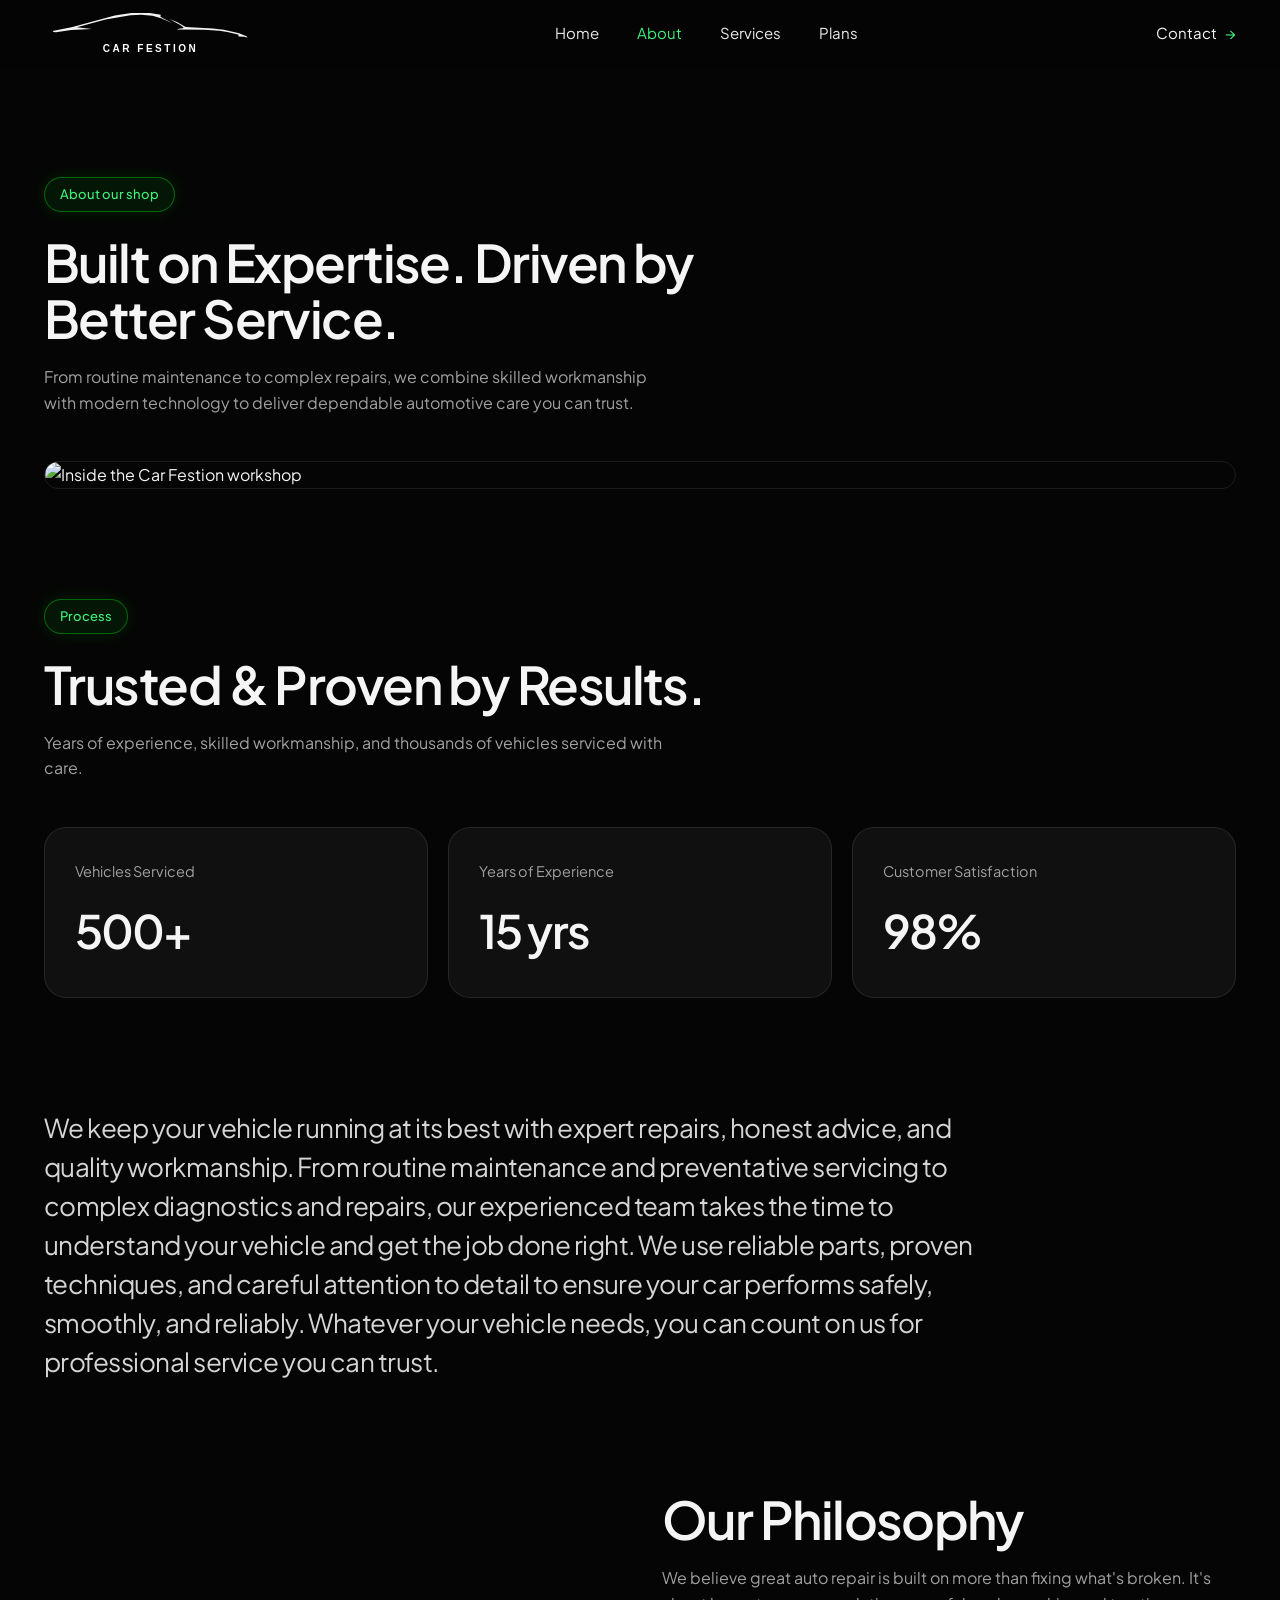
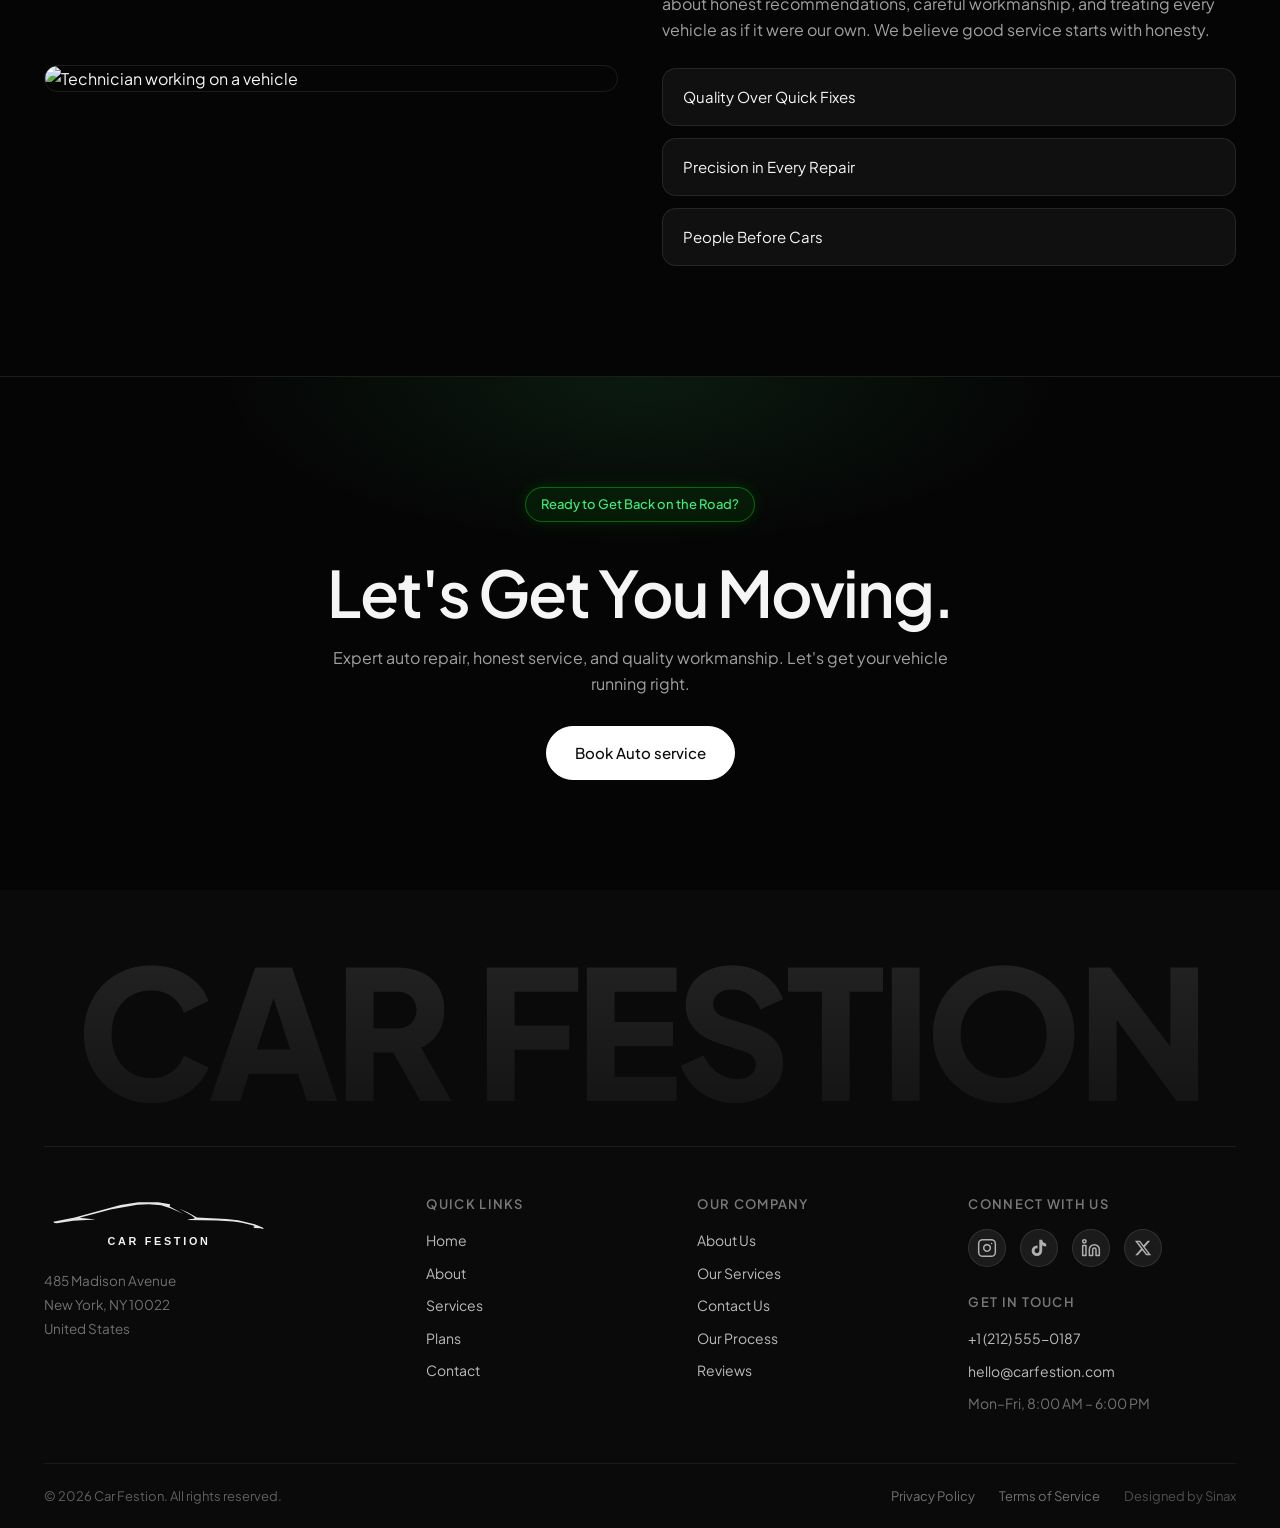
==== about.html @ be153c82 "first commit" ====
<!doctype html>
<html lang="en">
  <head>
    <meta charset="utf-8" />
    <meta name="viewport" content="width=device-width, initial-scale=1" />
    <title>About Car Festion — Built on Expertise</title>
    <meta
      name="description"
      content="Skilled workmanship and modern technology for dependable automotive care: 15 years of experience, 500+ vehicles serviced, 98% customer satisfaction."
    />
    <meta property="og:title" content="About Car Festion — Built on Expertise" />
    <meta
      property="og:description"
      content="From routine maintenance to complex repairs, we deliver dependable automotive care you can trust."
    />
    <meta property="og:type" content="website" />
    <meta name="twitter:card" content="summary_large_image" />
    <link rel="icon" href="/favicon.ico" />
    <link rel="preconnect" href="https://fonts.googleapis.com" />
    <link rel="preconnect" href="https://fonts.gstatic.com" crossorigin />
    <link
      href="https://fonts.googleapis.com/css2?family=Plus+Jakarta+Sans:wght@400;500;600;700&display=swap"
      rel="stylesheet"
    />
    <link rel="stylesheet" href="/assets/styles.css" />
  </head>
  <body>
    <header class="nav">
      <div class="container nav-inner">
        <a class="brand" href="/">
          <img
            src="/assets/logo.svg"
            alt="Car Festion logo"
          />
        </a>
        <nav class="nav-links">
          <a href="/">Home</a>
          <a href="/about.html" style="color: var(--accent);">About</a>
          <a href="/services.html">Services</a>
          <a href="/#plans">Plans</a>
        </nav>
        <a class="nav-cta" href="/contact.html">Contact <span class="arrow">&rarr;</span></a>
        <button class="nav-toggle" aria-label="Open menu" aria-expanded="false">&#9776;</button>
      </div>
      <div class="mobile-menu">
        <a href="/">Home</a>
        <a href="/about.html">About</a>
        <a href="/services.html">Services</a>
        <a href="/#plans">Plans</a>
        <a href="/contact.html">Contact</a>
      </div>
    </header>

    <main>
      <section class="section">
        <div class="container">
          <div class="reveal">
            <span class="tag">About our shop</span>
            <h1 class="section-title">Built on Expertise. Driven by Better Service.</h1>
            <p class="section-sub">
              From routine maintenance to complex repairs, we combine skilled workmanship with modern
              technology to deliver dependable automotive care you can trust.
            </p>
          </div>
          <img
            class="reveal"
            style="margin-top: 46px; border-radius: 22px; border: 1px solid var(--line); width: 100%"
            src="https://framerusercontent.com/images/Wr6URx6vTi03XOcIEP2aWhVpLY.png?width=1086&height=598"
            alt="Inside the Car Festion workshop"
          />
        </div>
      </section>

      <section class="section" style="padding-top: 0">
        <div class="container">
          <div class="reveal">
            <span class="tag">Process</span>
            <h2 class="section-title">Trusted &amp; Proven by Results.</h2>
            <p class="section-sub">
              Years of experience, skilled workmanship, and thousands of vehicles serviced with care.
            </p>
          </div>
          <div class="stats-grid">
            <div class="stat reveal"><span>Vehicles Serviced</span><strong>500+</strong></div>
            <div class="stat reveal"><span>Years of Experience</span><strong>15 yrs</strong></div>
            <div class="stat reveal"><span>Customer Satisfaction</span><strong>98%</strong></div>
          </div>
        </div>
      </section>

      <section class="section" style="padding-top: 0">
        <div class="container">
          <p class="about-copy reveal">
            We keep your vehicle running at its best with expert repairs, honest advice, and quality
            workmanship. From routine maintenance and preventative servicing to complex diagnostics and
            repairs, our experienced team takes the time to understand your vehicle and get the job done
            right. We use reliable parts, proven techniques, and careful attention to detail to ensure
            your car performs safely, smoothly, and reliably. Whatever your vehicle needs, you can count
            on us for professional service you can trust.
          </p>
        </div>
      </section>

      <section class="section" style="padding-top: 0">
        <div class="container philosophy">
          <img
            class="reveal"
            src="https://framerusercontent.com/images/OcAqCbXbKMt6L7CglQmN2vEjy60.png?width=1536&height=1024"
            alt="Technician working on a vehicle"
          />
          <div class="reveal">
            <h2 class="section-title">Our Philosophy</h2>
            <p class="section-sub">
              We believe great auto repair is built on more than fixing what's broken. It's about honest
              recommendations, careful workmanship, and treating every vehicle as if it were our own.
              We believe good service starts with honesty.
            </p>
            <ul class="feature-list">
              <li>Quality Over Quick Fixes</li>
              <li>Precision in Every Repair</li>
              <li>People Before Cars</li>
            </ul>
          </div>
        </div>
      </section>

      <section class="cta">
        <div class="container reveal">
          <span class="tag">Ready to Get Back on the Road?</span>
          <h2>Let's Get You Moving.</h2>
          <p class="section-sub" style="margin: 18px auto 0">
            Expert auto repair, honest service, and quality workmanship. Let's get your vehicle running
            right.
          </p>
          <div class="hero-actions">
            <a class="btn btn-solid" href="/contact.html">Book Auto service</a>
          </div>
        </div>
      </section>
    </main>

    <footer class="footer">
      <!-- Giant faint watermark brand text -->
      <div class="footer-watermark" aria-hidden="true">Car Festion</div>

      <div class="container">
        <!-- Main footer grid: logo col + 3 nav col groups -->
        <div class="footer-main">
          <!-- Column 1: Brand logo + address -->
          <div class="footer-brand-col">
            <a href="/" class="footer-brand-link">
              <img
                class="footer-logo"
                src="/assets/logo.svg"
                alt="Car Festion"
              />
            </a>
            <address class="footer-address">
              485 Madison Avenue<br />
              New York, NY 10022<br />
              United States
            </address>
          </div>

          <!-- Column 2: Quick Links -->
          <div class="footer-nav-col">
            <h4>Quick Links</h4>
            <ul>
              <li><a href="/">Home</a></li>
              <li><a href="/about.html">About</a></li>
              <li><a href="/services.html">Services</a></li>
              <li><a href="/#plans">Plans</a></li>
              <li><a href="/contact.html">Contact</a></li>
            </ul>
          </div>

          <!-- Column 3: Company -->
          <div class="footer-nav-col">
            <h4>Our Company</h4>
            <ul>
              <li><a href="/about.html">About Us</a></li>
              <li><a href="/services.html">Our Services</a></li>
              <li><a href="/contact.html">Contact Us</a></li>
              <li><a href="/#process">Our Process</a></li>
              <li><a href="/#reviews">Reviews</a></li>
            </ul>
          </div>

          <!-- Column 4: Connect + Contact -->
          <div class="footer-nav-col footer-connect-col">
            <h4>Connect with Us</h4>
            <div class="footer-socials">
              <a href="https://www.instagram.com/" target="_blank" rel="noopener" aria-label="Instagram">
                <svg width="20" height="20" viewBox="0 0 24 24" fill="none" stroke="currentColor" stroke-width="1.8" stroke-linecap="round" stroke-linejoin="round">
                  <rect x="2" y="2" width="20" height="20" rx="5" ry="5"/><path d="M16 11.37A4 4 0 1 1 12.63 8 4 4 0 0 1 16 11.37z"/>
                  <line x1="17.5" y1="6.5" x2="17.51" y2="6.5"/>
                </svg>
              </a>
              <a href="https://www.tiktok.com/" target="_blank" rel="noopener" aria-label="TikTok">
                <svg width="20" height="20" viewBox="0 0 24 24" fill="currentColor">
                  <path d="M19.59 6.69a4.83 4.83 0 01-3.77-4.25V2h-3.45v13.67a2.89 2.89 0 01-2.88 2.5 2.89 2.89 0 01-2.89-2.89 2.89 2.89 0 012.89-2.89c.28 0 .54.04.79.1V9.01a6.32 6.32 0 00-.79-.05 6.34 6.34 0 00-6.34 6.34 6.34 6.34 0 006.34 6.34 6.34 6.34 0 006.33-6.34V8.69a8.18 8.18 0 004.78 1.52V6.74a4.85 4.85 0 01-1.01-.05z"/>
                </svg>
              </a>
              <a href="http://linkedin.com/" target="_blank" rel="noopener" aria-label="LinkedIn">
                <svg width="20" height="20" viewBox="0 0 24 24" fill="none" stroke="currentColor" stroke-width="1.8" stroke-linecap="round" stroke-linejoin="round">
                  <path d="M16 8a6 6 0 016 6v7h-4v-7a2 2 0 00-2-2 2 2 0 00-2 2v7h-4v-7a6 6 0 016-6z"/><rect x="2" y="9" width="4" height="12"/><circle cx="4" cy="4" r="2"/>
                </svg>
              </a>
              <a href="https://x.com/" target="_blank" rel="noopener" aria-label="X (Twitter)">
                <svg width="18" height="18" viewBox="0 0 24 24" fill="currentColor">
                  <path d="M18.244 2.25h3.308l-7.227 8.26 8.502 11.24H16.17l-5.214-6.817L4.99 21.75H1.68l7.73-8.835L1.254 2.25H8.08l4.713 6.231zm-1.161 17.52h1.833L7.084 4.126H5.117z"/>
                </svg>
              </a>
            </div>

            <h4 style="margin-top: 28px;">Get in Touch</h4>
            <ul>
              <li><a href="tel:+12125550187">+1 (212) 555-0187</a></li>
              <li><a href="mailto:hello@carfestion.com">hello@carfestion.com</a></li>
              <li>Mon–Fri, 8:00 AM – 6:00 PM</li>
            </ul>
          </div>
        </div>

        <!-- Bottom bar -->
        <div class="footer-bottom">
          <span>&copy; 2026 Car Festion. All rights reserved.</span>
          <div class="footer-bottom-links">
            <a href="#">Privacy Policy</a>
            <a href="#">Terms of Service</a>
            <span>Designed by Sinax</span>
          </div>
        </div>
      </div>
    </footer>

    <script src="/assets/main.js"></script>
  </body>
</html>
---- assets/styles.css ----
/* Car Festion — stylesheet */

:root {
  --bg: #050505;
  --bg-soft: #0c0c0c;
  --card: #101010;
  --card-2: #151515;
  --line: rgba(255, 255, 255, 0.09);
  --text: #f5f5f5;
  --muted: #a1a1a1;
  --accent: #3ef07a;
  --radius: 22px;
  --maxw: 1240px;
}

* {
  box-sizing: border-box;
}

html {
  scroll-behavior: smooth;
  -webkit-text-size-adjust: 100%;
}

body {
  margin: 0;
  background: var(--bg);
  color: var(--text);
  font-family: "Plus Jakarta Sans", -apple-system, BlinkMacSystemFont, "Segoe UI", sans-serif;
  font-size: 16px;
  line-height: 1.6;
  -webkit-font-smoothing: antialiased;
  overflow-x: hidden;
}

img {
  max-width: 100%;
  display: block;
}

a {
  color: inherit;
  text-decoration: none;
}

h1,
h2,
h3,
h4 {
  margin: 0;
  font-weight: 600;
  letter-spacing: -0.03em;
  line-height: 1.08;
}

p {
  margin: 0;
}

ul {
  margin: 0;
  padding: 0;
  list-style: none;
}

.container {
  width: 100%;
  max-width: var(--maxw);
  margin: 0 auto;
  padding: 0 24px;
}

.section {
  padding: 110px 0;
}

.muted {
  color: var(--muted);
}

.accent {
  color: var(--accent);
}

.center {
  text-align: center;
}

/* ---------- Buttons ---------- */
.btn {
  display: inline-flex;
  align-items: center;
  gap: 10px;
  padding: 14px 28px;
  border-radius: 999px;
  font-size: 15px;
  font-weight: 500;
  border: 1px solid var(--line);
  background: rgba(255, 255, 255, 0.06);
  color: #fff;
  cursor: pointer;
  transition:
    background 0.25s ease,
    transform 0.25s ease,
    border-color 0.25s ease;
}

.btn:hover {
  background: rgba(255, 255, 255, 0.14);
  transform: translateY(-2px);
}

.btn-solid {
  background: #fff;
  color: #0a0a0a;
  border-color: #fff;
}

.btn-solid:hover {
  background: #e6e6e6;
}

.btn-accent {
  background: var(--accent);
  border-color: var(--accent);
  color: #05210f;
  font-weight: 600;
}

.btn-accent:hover {
  background: #2fd96a;
}

/* ---------- Nav ---------- */
.nav {
  position: sticky;
  top: 0;
  z-index: 60;
  backdrop-filter: blur(14px);
  background: rgba(5, 5, 5, 0.72);
  border-bottom: 1px solid transparent;
  transition: border-color 0.3s ease;
}

.nav.scrolled {
  border-color: var(--line);
}

.nav-inner {
  display: flex;
  align-items: center;
  justify-content: space-between;
  gap: 24px;
  height: 66px;
}

.brand {
  display: inline-flex;
  align-items: center;
}

.brand img {
  height: 50px;
  width: auto;
  display: block;
  transition: transform 0.25s ease, opacity 0.25s ease;
}

.brand:hover img {
  transform: scale(1.04);
  opacity: 0.95;
}

.nav-links {
  display: flex;
  align-items: center;
  gap: 38px;
  font-size: 15px;
}

.nav-links a {
  color: #ededed;
  transition: color 0.2s ease;
}

.nav-links a:hover {
  color: var(--accent);
}

.nav-cta {
  display: inline-flex;
  align-items: center;
  gap: 8px;
  font-size: 15px;
}

.nav-cta .arrow {
  color: var(--accent);
}

.nav-toggle {
  display: none;
  background: none;
  border: 0;
  color: #fff;
  font-size: 24px;
  cursor: pointer;
  padding: 4px 8px;
}

.mobile-menu {
  display: none;
  flex-direction: column;
  gap: 6px;
  padding: 12px 24px 26px;
  border-bottom: 1px solid var(--line);
  background: rgba(5, 5, 5, 0.98);
}

.mobile-menu.open {
  display: flex;
}

.mobile-menu a {
  padding: 12px 0;
  border-bottom: 1px solid var(--line);
  font-size: 17px;
}

/* ---------- Hero ---------- */
.hero {
  position: relative;
  padding: 26px 0 0;
  text-align: center;
  overflow: hidden;
}

.hero-eyebrow {
  display: inline-flex;
  align-items: center;
  justify-content: center;
  gap: 8px;
  font-size: 16px;
  font-weight: 500;
  letter-spacing: -0.01em;
  color: #fff;
  opacity: 0;
  transform: translateY(18px);
  animation: heroFadeIn 0.8s cubic-bezier(0.16, 1, 0.3, 1) forwards 0.1s;
}

.word-rotator {
  display: inline-grid;
  vertical-align: middle;
  height: 1.3em;
  overflow: hidden;
  position: relative;
  min-width: 135px;
  text-align: left;
}

.rotator-item {
  grid-area: 1 / 1;
  color: var(--accent);
  font-weight: 600;
  opacity: 0;
  transform: translateY(100%) rotateX(-60deg);
  transition: opacity 0.5s cubic-bezier(0.16, 1, 0.3, 1), transform 0.5s cubic-bezier(0.16, 1, 0.3, 1);
  transform-origin: center bottom;
  white-space: nowrap;
  pointer-events: none;
}

.rotator-item.active {
  opacity: 1;
  transform: translateY(0) rotateX(0deg);
  pointer-events: auto;
}

.rotator-item.exit {
  opacity: 0;
  transform: translateY(-100%) rotateX(60deg);
  transform-origin: center top;
}

.hero-title {
  font-size: clamp(56px, 12vw, 168px);
  line-height: 0.95;
  letter-spacing: -0.055em;
  margin: 18px 0 4px;
  background: linear-gradient(180deg, #ffffff 15%, #7a7a7a 100%);
  -webkit-background-clip: text;
  background-clip: text;
  color: transparent;
  opacity: 0;
  transform: translateY(45px);
  animation: heroFadeIn 1.1s cubic-bezier(0.16, 1, 0.3, 1) forwards 0.25s;
  will-change: transform, opacity;
}

.hero-lead {
  max-width: 620px;
  margin: 18px auto 0;
  color: #c9c9c9;
  font-size: 17px;
  line-height: 1.6;
  opacity: 0;
  transform: translateY(24px);
  animation: heroFadeIn 1s cubic-bezier(0.16, 1, 0.3, 1) forwards 0.45s;
}

.hero-actions {
  display: flex;
  gap: 14px;
  justify-content: center;
  margin-top: 30px;
  flex-wrap: wrap;
  opacity: 0;
  transform: translateY(20px);
  animation: heroFadeIn 1s cubic-bezier(0.16, 1, 0.3, 1) forwards 0.6s;
}

.hero-media-wrapper {
  position: relative;
  margin-top: 56px;
  width: 100%;
}

.hero-ambient-glow {
  position: absolute;
  top: -20%;
  left: 50%;
  transform: translateX(-50%);
  width: 80%;
  height: 60%;
  background: radial-gradient(ellipse at center, rgba(8, 255, 20, 0.08) 0%, rgba(255, 255, 255, 0.03) 40%, transparent 70%);
  pointer-events: none;
  filter: blur(40px);
  z-index: 0;
}

.hero-media {
  position: relative;
  border-radius: 26px 26px 0 0;
  overflow: hidden;
  border-top: 1px solid var(--line);
  border-left: 1px solid var(--line);
  border-right: 1px solid var(--line);
  box-shadow: 0 -20px 80px rgba(0, 0, 0, 0.8);
  opacity: 0;
  transform: translateY(35px) scale(0.98);
  animation: heroMediaFadeIn 1.2s cubic-bezier(0.16, 1, 0.3, 1) forwards 0.75s;
  transition: transform 0.3s ease-out;
  z-index: 1;
}

.hero-media img {
  width: 100%;
  display: block;
  object-fit: cover;
}

@keyframes heroFadeIn {
  to {
    opacity: 1;
    transform: translateY(0);
  }
}

@keyframes heroMediaFadeIn {
  to {
    opacity: 1;
    transform: translateY(0) scale(1);
  }
}

/* ---------- Crossed Ribbons Marquee ---------- */
.crossed-ribbons-section {
  position: relative;
  overflow: hidden;
  padding: 110px 0;
  margin: 15px 0 30px;
  background: transparent;
  width: 100%;
}

.crossed-ribbons-container {
  position: relative;
  width: 100%;
  height: 150px;
  display: flex;
  align-items: center;
  justify-content: center;
}

.ribbon-banner {
  position: absolute;
  top: 50%;
  left: 50%;
  width: 150vw;
  display: flex;
  align-items: center;
  overflow: hidden;
  padding: 16px 0;
  user-select: none;
  pointer-events: none;
  transform-origin: center center;
}

/* Dark ribbon (angled down-right with pronounced -6.5deg angle) */
.ribbon-banner.ribbon-dark {
  transform: translate(-50%, -50%) rotate(-6.5deg);
  background: #141414;
  border-top: 1px solid rgba(255, 255, 255, 0.12);
  border-bottom: 1px solid rgba(255, 255, 255, 0.12);
  box-shadow: 0 4px 20px rgba(0, 0, 0, 0.65);
  z-index: 1;
}

/* Accent Green ribbon (angled up-right with pronounced +5.8deg angle, overlapping) */
.ribbon-banner.ribbon-green {
  transform: translate(-50%, -50%) rotate(5.8deg);
  background: linear-gradient(90deg, #1ca04d, #3ef07a, #1ca04d);
  background-size: 200% 100%;
  box-shadow: 0 10px 36px rgba(0, 0, 0, 0.6), 0 0 28px rgba(62, 240, 122, 0.35);
  z-index: 2;
}

/* Infinite loop tracks */
.ribbon-track {
  display: flex;
  width: max-content;
  will-change: transform;
}

.ribbon-scroll-left {
  animation: ribbonScrollLeft 32s linear infinite;
}

.ribbon-scroll-right {
  animation: ribbonScrollRight 34s linear infinite;
}

@keyframes ribbonScrollLeft {
  0% {
    transform: translateX(0);
  }
  100% {
    transform: translateX(-50%);
  }
}

@keyframes ribbonScrollRight {
  0% {
    transform: translateX(-50%);
  }
  100% {
    transform: translateX(0);
  }
}

.ribbon-group {
  display: flex;
  align-items: center;
  flex-shrink: 0;
  gap: 36px;
  padding-right: 36px;
}

.ribbon-item {
  font-size: clamp(16px, 1.45vw, 21px);
  font-weight: 700;
  letter-spacing: 0.03em;
  text-transform: uppercase;
  display: inline-flex;
  align-items: center;
  gap: 36px;
  white-space: nowrap;
}

.ribbon-dark .ribbon-item {
  color: #f5f5f5;
}

.ribbon-green .ribbon-item {
  color: #031408;
  font-weight: 800;
}

.ribbon-sep {
  display: inline-flex;
  align-items: center;
  justify-content: center;
  font-size: 15px;
  line-height: 1;
}

.ribbon-dark .ribbon-sep {
  color: var(--accent);
}

.ribbon-green .ribbon-sep {
  color: #031408;
  opacity: 0.85;
}

/* Responsive adjustments */
@media (max-width: 991px) {
  .crossed-ribbons-section {
    padding: 70px 0;
  }
  .crossed-ribbons-container {
    height: 105px;
  }
  .ribbon-banner {
    width: 150vw;
    padding: 13px 0;
  }
  .ribbon-group {
    gap: 28px;
    padding-right: 28px;
  }
  .ribbon-item {
    gap: 28px;
  }
}

@media (max-width: 600px) {
  .crossed-ribbons-section {
    padding: 60px 0;
  }
  .crossed-ribbons-container {
    height: 90px;
  }
  .ribbon-banner {
    width: 170vw;
    padding: 11px 0;
  }
  .ribbon-banner.ribbon-dark {
    transform: translate(-50%, -50%) rotate(-6deg);
  }
  .ribbon-banner.ribbon-green {
    transform: translate(-50%, -50%) rotate(5.4deg);
  }
  .ribbon-group {
    gap: 22px;
    padding-right: 22px;
  }
  .ribbon-item {
    font-size: 14px;
    gap: 22px;
  }
  .ribbon-sep {
    font-size: 12px;
  }
}

/* ---------- Section headings ---------- */
.tag {
  display: inline-block;
  padding: 6px 15px;
  border: 1px solid rgba(8, 255, 20, 0.35);
  border-radius: 999px;
  font-size: 13px;
  font-weight: 500;
  color: var(--accent);
  background: rgba(8, 255, 20, 0.07);
  box-shadow: 0 0 16px rgba(8, 255, 20, 0.12);
  margin-bottom: 22px;
}

.section-title {
  font-size: clamp(30px, 4.4vw, 52px);
  max-width: 780px;
}

.section-sub {
  color: var(--muted);
  margin-top: 18px;
  max-width: 620px;
  font-size: 16px;
}

.head-row {
  display: flex;
  justify-content: space-between;
  gap: 40px;
  align-items: flex-end;
  flex-wrap: wrap;
}

/* ---------- Services ---------- */
.services-header {
  text-align: center;
  max-width: 820px;
  margin: 0 auto 64px;
  display: flex;
  flex-direction: column;
  align-items: center;
}

.services-header .section-title {
  margin: 0 auto;
  text-align: center;
}

.services-header .section-sub {
  margin: 16px auto 0;
  max-width: 620px;
  text-align: center;
}

.services-list {
  display: flex;
  flex-direction: column;
  gap: 76px;
}

.service-row {
  display: grid;
  grid-template-columns: 1fr 1.15fr;
  gap: 56px;
  align-items: center;
}

.service-row.reverse {
  grid-template-columns: 1.15fr 1fr;
}

.service-text {
  display: flex;
  flex-direction: column;
  justify-content: center;
}

.service-text h3 {
  font-size: clamp(28px, 3.4vw, 38px);
  font-weight: 600;
  letter-spacing: -0.03em;
  line-height: 1.2;
  margin-bottom: 18px;
  color: #ffffff;
}

.service-text p {
  font-size: 16.5px;
  line-height: 1.65;
  color: var(--muted);
  max-width: 480px;
}

.service-text p strong {
  color: #ffffff;
  font-weight: 600;
}

.service-media {
  border-radius: 24px;
  overflow: hidden;
  border: 1px solid var(--line);
  background: #080808;
  box-shadow: 0 20px 50px rgba(0, 0, 0, 0.6);
  aspect-ratio: 16 / 10;
  position: relative;
  transition:
    transform 0.5s cubic-bezier(0.16, 1, 0.3, 1),
    border-color 0.4s ease,
    box-shadow 0.5s cubic-bezier(0.16, 1, 0.3, 1);
}

.service-media:hover {
  transform: translateY(-6px) scale(1.02);
  border-color: rgba(8, 255, 20, 0.35);
  box-shadow: 0 25px 70px rgba(0, 0, 0, 0.8), 0 0 30px rgba(8, 255, 20, 0.12);
}

.service-media img {
  width: 100%;
  height: 100%;
  object-fit: cover;
  display: block;
  transition: transform 0.7s cubic-bezier(0.16, 1, 0.3, 1);
}

.service-media:hover img {
  transform: scale(1.04);
}

/* ---------- Dedicated Services Page Styles ---------- */
.service-specs {
  display: flex;
  flex-wrap: wrap;
  gap: 10px;
  margin: 18px 0 22px;
}

.spec-badge {
  display: inline-flex;
  align-items: center;
  gap: 6px;
  padding: 6px 12px;
  background: rgba(255, 255, 255, 0.05);
  border: 1px solid rgba(255, 255, 255, 0.1);
  border-radius: 8px;
  font-size: 13px;
  color: #e0e0e0;
  font-weight: 500;
}

.spec-badge svg {
  color: var(--accent);
}

.service-categories-grid {
  display: grid;
  grid-template-columns: repeat(3, 1fr);
  gap: 20px;
  margin-top: 40px;
}

.service-cat-card {
  background: var(--card);
  border: 1px solid var(--line);
  border-radius: 20px;
  padding: 30px 26px;
  display: flex;
  flex-direction: column;
  transition: transform 0.35s ease, border-color 0.35s ease, box-shadow 0.35s ease;
}

.service-cat-card:hover {
  transform: translateY(-6px);
  border-color: rgba(8, 255, 20, 0.35);
  box-shadow: 0 16px 40px rgba(0, 0, 0, 0.6);
}

.cat-icon-wrap {
  width: 48px;
  height: 48px;
  border-radius: 12px;
  background: rgba(8, 255, 20, 0.1);
  border: 1px solid rgba(8, 255, 20, 0.25);
  color: var(--accent);
  display: flex;
  align-items: center;
  justify-content: center;
  margin-bottom: 20px;
}

.service-cat-card h3 {
  font-size: 21px;
  margin-bottom: 10px;
}

.service-cat-card p {
  color: var(--muted);
  font-size: 14.5px;
  line-height: 1.6;
  margin-bottom: 16px;
  flex: 1;
}

.cat-link {
  display: inline-flex;
  align-items: center;
  gap: 6px;
  font-size: 14px;
  font-weight: 600;
  color: #fff;
  transition: color 0.2s ease, gap 0.2s ease;
}

.cat-link:hover {
  color: var(--accent);
  gap: 10px;
}

/* Service Turnaround Table */
.service-table-wrap {
  overflow-x: auto;
  border-radius: 18px;
  border: 1px solid var(--line);
  background: var(--card);
  margin-top: 36px;
  box-shadow: 0 20px 50px rgba(0, 0, 0, 0.4);
}

.service-table {
  width: 100%;
  border-collapse: collapse;
  text-align: left;
  min-width: 680px;
}

.service-table th {
  padding: 18px 24px;
  background: rgba(255, 255, 255, 0.03);
  border-bottom: 1px solid var(--line);
  font-size: 13px;
  text-transform: uppercase;
  letter-spacing: 0.08em;
  color: var(--muted);
  font-weight: 600;
}

.service-table td {
  padding: 20px 24px;
  border-bottom: 1px solid rgba(255, 255, 255, 0.06);
  font-size: 15px;
  color: #ededed;
}

.service-table tr:last-child td {
  border-bottom: none;
}

.service-table tr:hover td {
  background: rgba(255, 255, 255, 0.02);
}

.table-tag {
  display: inline-block;
  padding: 4px 10px;
  border-radius: 6px;
  background: rgba(8, 255, 20, 0.1);
  color: var(--accent);
  font-size: 12.5px;
  font-weight: 600;
}

/* Brand Grid */
.brands-row {
  display: flex;
  flex-wrap: wrap;
  justify-content: center;
  gap: 14px;
  margin-top: 28px;
}

.brand-chip {
  padding: 10px 20px;
  border-radius: 12px;
  background: var(--card);
  border: 1px solid var(--line);
  font-size: 14px;
  font-weight: 500;
  color: #d8d8d8;
  display: inline-flex;
  align-items: center;
  gap: 8px;
  transition: border-color 0.25s ease, color 0.25s ease;
}

.brand-chip:hover {
  border-color: var(--accent);
  color: #fff;
}

/* ---------- Process (Interactive 3D Flip Cards) ---------- */
.process-grid {
  display: grid;
  grid-template-columns: repeat(4, 1fr);
  gap: 20px;
  margin-top: 52px;
}

.step-card {
  perspective: 1200px;
  -webkit-perspective: 1200px;
  height: 420px;
  cursor: pointer;
  outline: none;
}

.step-card-inner {
  position: relative;
  width: 100%;
  height: 100%;
  border-radius: var(--radius);
  transform-style: preserve-3d;
  -webkit-transform-style: preserve-3d;
  transition: transform 0.8s cubic-bezier(0.34, 1.45, 0.64, 1), box-shadow 0.4s ease;
}

/* Hover, focus, and touch-activated 3D card flip */
.step-card:hover .step-card-inner,
.step-card:focus-within .step-card-inner,
.step-card.is-flipped .step-card-inner {
  transform: rotateY(180deg);
  box-shadow: 0 16px 36px rgba(0, 0, 0, 0.65), 0 0 18px rgba(62, 240, 122, 0.08);
}

.step-card-front,
.step-card-back {
  position: absolute;
  inset: 0;
  width: 100%;
  height: 100%;
  border-radius: var(--radius);
  padding: 22px;
  box-sizing: border-box;
  backface-visibility: hidden;
  -webkit-backface-visibility: hidden;
  display: flex;
  flex-direction: column;
}

/* FRONT FACE (Original Clean Design) */
.step-card-front {
  background: var(--card);
  border: 1px solid var(--line);
  z-index: 2;
  transform: rotateY(0deg);
}

.step-card-front .step-num {
  font-size: 13px;
  color: var(--accent);
  letter-spacing: 0.08em;
}

.step-card-front img {
  width: 100%;
  height: 200px;
  object-fit: cover;
  border-radius: 16px;
  margin: 16px 0 20px;
  display: block;
}

.step-card-front h3 {
  font-size: 19px;
  font-weight: 600;
  color: #fff;
}

.step-card-front p {
  color: var(--muted);
  font-size: 14px;
  margin-top: 10px;
  line-height: 1.6;
}

/* BACK FACE (Balanced Sophisticated Glow) */
.step-card-back {
  background: linear-gradient(160deg, #151615 0%, #101210 50%, #0b0c0b 100%);
  border: 1px solid rgba(62, 240, 122, 0.22);
  box-shadow: inset 0 1px 0 rgba(255, 255, 255, 0.06), 0 12px 30px rgba(0, 0, 0, 0.5);
  transform: rotateY(180deg);
  z-index: 1;
  justify-content: space-between;
}

.step-card-back-header {
  display: flex;
  justify-content: space-between;
  align-items: center;
  border-bottom: 1px solid rgba(255, 255, 255, 0.08);
  padding-bottom: 12px;
}

.step-badge-accent {
  font-size: 11px;
  font-weight: 700;
  color: var(--accent);
  letter-spacing: 0.06em;
}

.step-time-tag {
  font-size: 11px;
  font-weight: 600;
  color: #cfd8d2;
  background: rgba(255, 255, 255, 0.05);
  border: 1px solid rgba(255, 255, 255, 0.1);
  padding: 3px 9px;
  border-radius: 999px;
}

.step-card-back-body h4 {
  font-size: 17px;
  font-weight: 700;
  color: #fff;
  margin: 12px 0 6px;
}

.step-back-desc {
  font-size: 12.5px;
  color: #b5c2b9;
  line-height: 1.45;
  margin-bottom: 12px;
}

.step-back-list {
  list-style: none;
  padding: 0;
  margin: 0;
  display: flex;
  flex-direction: column;
  gap: 8px;
}

.step-back-list li {
  font-size: 12.5px;
  color: #e5ece7;
  display: flex;
  align-items: center;
  gap: 8px;
  font-weight: 500;
}

.step-back-list .bullet {
  display: inline-flex;
  align-items: center;
  justify-content: center;
  width: 17px;
  height: 17px;
  border-radius: 50%;
  background: rgba(62, 240, 122, 0.12);
  border: 1px solid rgba(62, 240, 122, 0.25);
  color: var(--accent);
  font-size: 10px;
  font-weight: 700;
  flex-shrink: 0;
}

.step-back-btn {
  margin-top: 12px;
  padding: 11px 16px;
  background: rgba(62, 240, 122, 0.12);
  border: 1px solid rgba(62, 240, 122, 0.35);
  color: #f5f5f5;
  font-weight: 600;
  font-size: 13px;
  border-radius: 12px;
  text-align: center;
  display: inline-flex;
  align-items: center;
  justify-content: center;
  gap: 6px;
  transition: all 0.25s ease;
}

.step-back-btn:hover {
  background: var(--accent);
  color: #050505;
  border-color: var(--accent);
  box-shadow: 0 4px 16px rgba(62, 240, 122, 0.35);
  transform: translateY(-2px);
}

/* ---------- Why choose us ---------- */
.why-grid {
  display: grid;
  grid-template-columns: 1.1fr 0.9fr;
  gap: 48px;
  align-items: center;
  margin-top: 46px;
}

/* ---------- Before / After Interactive Slider ---------- */
.ba-slider-container {
  width: 100%;
  border-radius: 22px;
  overflow: hidden;
  border: 1px solid var(--line);
  background: #000;
  box-shadow: 0 20px 50px rgba(0, 0, 0, 0.6);
  position: relative;
  touch-action: pan-y;
  cursor: ew-resize;
  user-select: none;
  -webkit-user-select: none;
}

.ba-slider-wrapper {
  position: relative;
  width: 100%;
  aspect-ratio: 4 / 3;
  min-height: 380px;
  overflow: hidden;
}

.ba-img {
  position: absolute;
  top: 0;
  left: 0;
  width: 100%;
  height: 100%;
  object-fit: cover;
  display: block;
  pointer-events: none;
}

.ba-before-overlay {
  position: absolute;
  top: 0;
  left: 0;
  width: 100%;
  height: 100%;
  overflow: hidden;
  clip-path: inset(0 calc(100% - var(--slider-pos, 50%)) 0 0);
  will-change: clip-path;
  pointer-events: none;
}

.ba-divider {
  position: absolute;
  top: 0;
  bottom: 0;
  left: var(--slider-pos, 50%);
  width: 2px;
  background: rgba(255, 255, 255, 0.85);
  transform: translateX(-50%);
  z-index: 4;
  pointer-events: none;
  box-shadow: 0 0 10px rgba(0, 0, 0, 0.5);
}

.ba-handle {
  position: absolute;
  top: 50%;
  left: 50%;
  transform: translate(-50%, -50%);
  width: 44px;
  height: 44px;
  border-radius: 50%;
  background: #ffffff;
  color: #0d0d0d;
  display: flex;
  align-items: center;
  justify-content: center;
  gap: 2px;
  box-shadow: 0 6px 24px rgba(0, 0, 0, 0.6), 0 0 0 4px rgba(255, 255, 255, 0.2);
  cursor: ew-resize;
  pointer-events: auto;
  transition: transform 0.15s ease, box-shadow 0.15s ease;
}

.ba-slider-container:hover .ba-handle,
.ba-slider-container.is-dragging .ba-handle {
  transform: translate(-50%, -50%) scale(1.08);
  box-shadow: 0 8px 30px rgba(0, 0, 0, 0.8), 0 0 0 6px rgba(8, 255, 20, 0.35);
}

.ba-badge {
  position: absolute;
  padding: 6px 14px;
  border-radius: 999px;
  background: rgba(0, 0, 0, 0.65);
  backdrop-filter: blur(8px);
  -webkit-backdrop-filter: blur(8px);
  border: 1px solid rgba(255, 255, 255, 0.14);
  font-size: 12.5px;
  font-weight: 600;
  color: #ffffff;
  letter-spacing: 0.02em;
  z-index: 5;
  pointer-events: none;
}

.ba-badge-before {
  top: 16px;
  left: 16px;
}

.ba-badge-after {
  top: 16px;
  right: 16px;
}

.feature-list {
  display: grid;
  gap: 12px;
  margin-top: 26px;
}

.feature-list li {
  display: flex;
  align-items: center;
  gap: 12px;
  padding: 16px 20px;
  border: 1px solid var(--line);
  border-radius: 14px;
  background: var(--card);
  font-size: 15px;
  transition: border-color 0.25s ease, transform 0.25s ease;
}

.feature-list li:hover {
  border-color: rgba(8, 255, 20, 0.3);
  transform: translateX(4px);
}

.feature-dot {
  width: 8px;
  height: 8px;
  border-radius: 50%;
  background: var(--accent);
  box-shadow: 0 0 8px var(--accent);
  display: inline-block;
  flex: none;
}

/* ---------- Reviews ---------- */
.reviews-grid {
  display: grid;
  grid-template-columns: repeat(3, 1fr);
  gap: 20px;
}

.review {
  background: var(--card);
  border: 1px solid var(--line);
  border-radius: var(--radius);
  padding: 24px;
}

.review-top {
  display: flex;
  align-items: center;
  gap: 12px;
}

.review-top img {
  width: 44px;
  height: 44px;
  border-radius: 50%;
  object-fit: cover;
}

.review-name {
  font-weight: 600;
  font-size: 15px;
}

.review-handle {
  font-size: 13px;
  color: var(--muted);
}

.review p {
  margin-top: 16px;
  color: #cfcfcf;
  font-size: 14.5px;
}

/* ---------- Plans ---------- */
.plans-grid {
  display: grid;
  grid-template-columns: repeat(3, 1fr);
  gap: 20px;
  margin-top: 52px;
}

.plan {
  background: var(--card);
  border: 1px solid var(--line);
  border-radius: var(--radius);
  padding: 26px;
  transition:
    transform 0.3s ease,
    border-color 0.3s ease;
}

.plan:hover {
  transform: translateY(-6px);
  border-color: rgba(62, 240, 122, 0.35);
}

.plan img {
  width: 100%;
  height: 190px;
  object-fit: cover;
  border-radius: 16px;
}

.plan-index {
  font-size: 13px;
  color: var(--accent);
  margin-bottom: 14px;
}

.plan h3 {
  font-size: 22px;
  margin-top: 20px;
}

.plan .price {
  font-size: 17px;
  color: #fff;
  margin-top: 8px;
  font-weight: 500;
}

.plan p {
  color: var(--muted);
  font-size: 14.5px;
  margin-top: 10px;
}

.plan .btn {
  margin-top: 20px;
  width: 100%;
  justify-content: center;
}

/* ---------- FAQ ---------- */
.faq-wrap {
  display: grid;
  grid-template-columns: 0.9fr 1.1fr;
  gap: 48px;
  align-items: start;
}

.faq-list {
  display: grid;
  gap: 12px;
}

.faq-item {
  border: 1px solid var(--line);
  border-radius: 16px;
  background: var(--card);
  overflow: hidden;
}

.faq-q {
  width: 100%;
  display: flex;
  align-items: center;
  gap: 14px;
  padding: 20px 22px;
  background: none;
  border: 0;
  color: #fff;
  font-size: 16px;
  font-family: inherit;
  text-align: left;
  cursor: pointer;
}

.faq-q .q-index {
  color: var(--accent);
  font-size: 13px;
  flex: none;
}

.faq-q .sign {
  margin-left: auto;
  font-size: 20px;
  color: var(--muted);
  transition: transform 0.3s ease;
}

.faq-item.open .faq-q .sign {
  transform: rotate(45deg);
  color: var(--accent);
}

.faq-a {
  max-height: 0;
  overflow: hidden;
  transition: max-height 0.35s ease;
}

.faq-a p {
  padding: 0 22px 22px 58px;
  color: var(--muted);
  font-size: 14.5px;
}

/* ---------- Stats (about) ---------- */
.stats-grid {
  display: grid;
  grid-template-columns: repeat(3, 1fr);
  gap: 20px;
  margin-top: 46px;
}

.stat {
  border: 1px solid var(--line);
  border-radius: var(--radius);
  background: var(--card);
  padding: 30px;
}

.stat span {
  color: var(--muted);
  font-size: 14.5px;
}

.stat strong {
  display: block;
  font-size: 46px;
  font-weight: 600;
  letter-spacing: -0.04em;
  margin-top: 10px;
}

.about-copy {
  font-size: clamp(18px, 2.2vw, 26px);
  line-height: 1.5;
  color: #d5d5d5;
  max-width: 980px;
  letter-spacing: -0.02em;
}

.philosophy {
  display: grid;
  grid-template-columns: 1fr 1fr;
  gap: 44px;
  align-items: center;
}

.philosophy img {
  border-radius: var(--radius);
  border: 1px solid var(--line);
}

/* ---------- Contact ---------- */
.contact-grid {
  display: grid;
  grid-template-columns: 0.85fr 1.15fr;
  gap: 44px;
  align-items: start;
}

.contact-info li {
  padding: 18px 0;
  border-bottom: 1px solid var(--line);
  color: #ddd;
}

.contact-right {
  display: flex;
  flex-direction: column;
  gap: 24px;
}

.map-card {
  background: var(--card);
  border: 1px solid var(--line);
  border-radius: var(--radius);
  overflow: hidden;
  box-shadow: 0 20px 50px rgba(0, 0, 0, 0.5);
  transition: border-color 0.3s ease, box-shadow 0.3s ease;
}

.map-card:hover {
  border-color: rgba(8, 255, 20, 0.35);
  box-shadow: 0 25px 60px rgba(0, 0, 0, 0.7), 0 0 30px rgba(8, 255, 20, 0.1);
}

.map-card-header {
  display: flex;
  justify-content: space-between;
  align-items: center;
  padding: 14px 20px;
  background: rgba(255, 255, 255, 0.02);
  border-bottom: 1px solid var(--line);
  font-size: 13.5px;
}

.map-tag {
  display: flex;
  align-items: center;
  gap: 8px;
  font-weight: 500;
  color: #fff;
}

.pulse-dot {
  width: 8px;
  height: 8px;
  border-radius: 50%;
  background: var(--accent);
  box-shadow: 0 0 8px var(--accent);
  display: inline-block;
  animation: pulseGlow 2s infinite;
}

@keyframes pulseGlow {
  0%, 100% {
    transform: scale(1);
    opacity: 1;
  }
  50% {
    transform: scale(1.3);
    opacity: 0.7;
  }
}

.map-directions-btn {
  display: inline-flex;
  align-items: center;
  gap: 6px;
  font-size: 13px;
  font-weight: 600;
  color: var(--accent);
  transition: gap 0.2s ease, color 0.2s ease;
}

.map-directions-btn:hover {
  color: #fff;
  gap: 10px;
}

.map-frame-wrapper {
  position: relative;
  width: 100%;
  height: 280px;
  background: #111;
  overflow: hidden;
}

.map-frame-wrapper iframe {
  width: 100%;
  height: 100%;
  display: block;
  border: 0;
  filter: invert(90%) hue-rotate(180deg) contrast(95%) brightness(95%) saturate(80%);
  transition: filter 0.4s ease;
}

.map-card:hover .map-frame-wrapper iframe {
  filter: invert(85%) hue-rotate(180deg) contrast(100%) brightness(100%);
}

.form {
  background: var(--card);
  border: 1px solid var(--line);
  border-radius: var(--radius);
  padding: 30px;
  display: grid;
  grid-template-columns: 1fr 1fr;
  gap: 18px;
}

.field {
  display: grid;
  gap: 8px;
}

.field.full {
  grid-column: 1 / -1;
}

.field label {
  font-size: 13px;
  color: var(--muted);
}

.field input,
.field select,
.field textarea {
  background: var(--card-2);
  border: 1px solid var(--line);
  border-radius: 12px;
  padding: 14px 16px;
  color: #fff;
  font-family: inherit;
  font-size: 15px;
  outline: none;
}

.field input:focus,
.field select:focus,
.field textarea:focus {
  border-color: var(--accent);
}

.form-note {
  grid-column: 1 / -1;
  font-size: 13px;
  color: var(--muted);
}

/* ---------- CTA + footer ---------- */
.cta {
  text-align: center;
  padding: 110px 0;
  border-top: 1px solid var(--line);
  background:
    radial-gradient(600px 240px at 50% 0%, rgba(62, 240, 122, 0.09), transparent 70%),
    var(--bg);
}

.cta h2 {
  font-size: clamp(34px, 5.5vw, 64px);
  margin-top: 14px;
}

/* ---- Footer: Watermark + 4-Column layout ---- */
.footer {
  position: relative;
  background: #0a0a0a;
  color: #fff;
  overflow: hidden;
  padding-bottom: 0;
}

/* Giant ghost watermark text — matching reference image */
.footer-watermark {
  display: block;
  width: 100%;
  text-align: center;
  font-size: clamp(72px, 14vw, 200px);
  font-weight: 800;
  letter-spacing: -0.03em;
  line-height: 0.88;
  text-transform: uppercase;
  pointer-events: none;
  user-select: none;
  padding: clamp(30px, 5vw, 60px) 0 clamp(20px, 3vw, 44px);
  background: linear-gradient(180deg, rgba(255,255,255,0.12) 0%, rgba(255,255,255,0.03) 100%);
  -webkit-background-clip: text;
  background-clip: text;
  color: transparent;
  overflow: hidden;
  white-space: nowrap;
}

.footer .container {
  position: relative;
  z-index: 1;
}

/* Main 4-column grid */
.footer-main {
  display: grid;
  grid-template-columns: 1.5fr 1fr 1fr 1.2fr;
  gap: 36px 48px;
  padding: 50px 0 48px;
  border-top: 1px solid rgba(255, 255, 255, 0.08);
}

/* Brand column */
.footer-brand-col {
  display: flex;
  flex-direction: column;
  gap: 18px;
}

.footer-brand-link {
  display: inline-block;
}

.footer-logo {
  height: 54px;
  width: auto;
  display: block;
  opacity: 0.95;
  transition: transform 0.25s ease, opacity 0.25s ease;
}

.footer-logo:hover {
  transform: scale(1.04);
  opacity: 1;
}

.footer-address {
  font-style: normal;
  font-size: 13.5px;
  line-height: 1.75;
  color: rgba(255, 255, 255, 0.42);
}

/* Nav columns */
.footer-nav-col {
  display: flex;
  flex-direction: column;
}

.footer-nav-col h4 {
  font-size: 13px;
  font-weight: 600;
  letter-spacing: 0.1em;
  text-transform: uppercase;
  color: rgba(255, 255, 255, 0.45);
  margin-bottom: 18px;
}

.footer-nav-col ul {
  display: flex;
  flex-direction: column;
  gap: 10px;
}

.footer-nav-col li,
.footer-nav-col li a {
  font-size: 14px;
  color: rgba(255, 255, 255, 0.72);
  transition: color 0.2s ease;
}

.footer-nav-col li a:hover {
  color: var(--accent);
}

.footer-nav-col li:not(:has(a)) {
  color: rgba(255, 255, 255, 0.42);
}

/* Social icon row */
.footer-socials {
  display: flex;
  align-items: center;
  gap: 14px;
  margin-bottom: 0;
}

.footer-socials a {
  display: flex;
  align-items: center;
  justify-content: center;
  width: 38px;
  height: 38px;
  border-radius: 50%;
  background: rgba(255, 255, 255, 0.07);
  border: 1px solid rgba(255, 255, 255, 0.1);
  color: rgba(255, 255, 255, 0.65);
  transition:
    background 0.25s ease,
    color 0.25s ease,
    border-color 0.25s ease,
    transform 0.25s ease;
}

.footer-socials a:hover {
  background: rgba(8, 255, 20, 0.12);
  color: var(--accent);
  border-color: rgba(8, 255, 20, 0.35);
  transform: translateY(-3px);
}

/* Bottom bar */
.footer-bottom {
  display: flex;
  justify-content: space-between;
  align-items: center;
  gap: 16px;
  flex-wrap: wrap;
  padding: 22px 0;
  border-top: 1px solid rgba(255, 255, 255, 0.07);
  font-size: 13px;
  color: rgba(255, 255, 255, 0.35);
}

.footer-bottom-links {
  display: flex;
  align-items: center;
  gap: 24px;
  flex-wrap: wrap;
}

.footer-bottom-links a {
  color: rgba(255, 255, 255, 0.42);
  font-size: 13px;
  transition: color 0.2s ease;
}

.footer-bottom-links a:hover {
  color: rgba(255, 255, 255, 0.85);
}

.footer-bottom-links span {
  color: rgba(255, 255, 255, 0.28);
}

/* ---------- Reveal animation ---------- */
.reveal {
  opacity: 0;
  transform: translateY(26px);
  transition:
    opacity 0.7s ease,
    transform 0.7s ease;
}

.reveal.in {
  opacity: 1;
  transform: none;
}

/* ---------- Responsive ---------- */
@media (max-width: 1024px) {
  .service-row,
  .service-row.reverse {
    grid-template-columns: 1fr;
    gap: 32px;
  }

  .service-row.reverse .service-media {
    order: 2;
  }

  .service-row.reverse .service-text {
    order: 1;
  }

  .service-categories-grid,
  .process-grid,
  .reviews-grid,
  .plans-grid,
  .stats-grid {
    grid-template-columns: repeat(2, 1fr);
  }

  .why-grid,
  .faq-wrap,
  .rating-row,
  .philosophy,
  .contact-grid,
  .footer-main {
    grid-template-columns: 1fr;
  }
}

@media (max-width: 780px) {
  .section {
    padding: 74px 0;
  }

  .nav-inner {
    height: 56px;
  }

  .hero {
    padding: 16px 0 0;
  }

  .nav-links,
  .nav-cta {
    display: none;
  }

  .nav-toggle {
    display: block;
  }

  .services-list {
    gap: 52px;
  }

  .service-categories-grid,
  .process-grid,
  .reviews-grid,
  .plans-grid,
  .stats-grid,
  .form,
  .footer-main {
    grid-template-columns: 1fr;
  }

  .ba-slider-wrapper {
    min-height: 280px;
  }
}
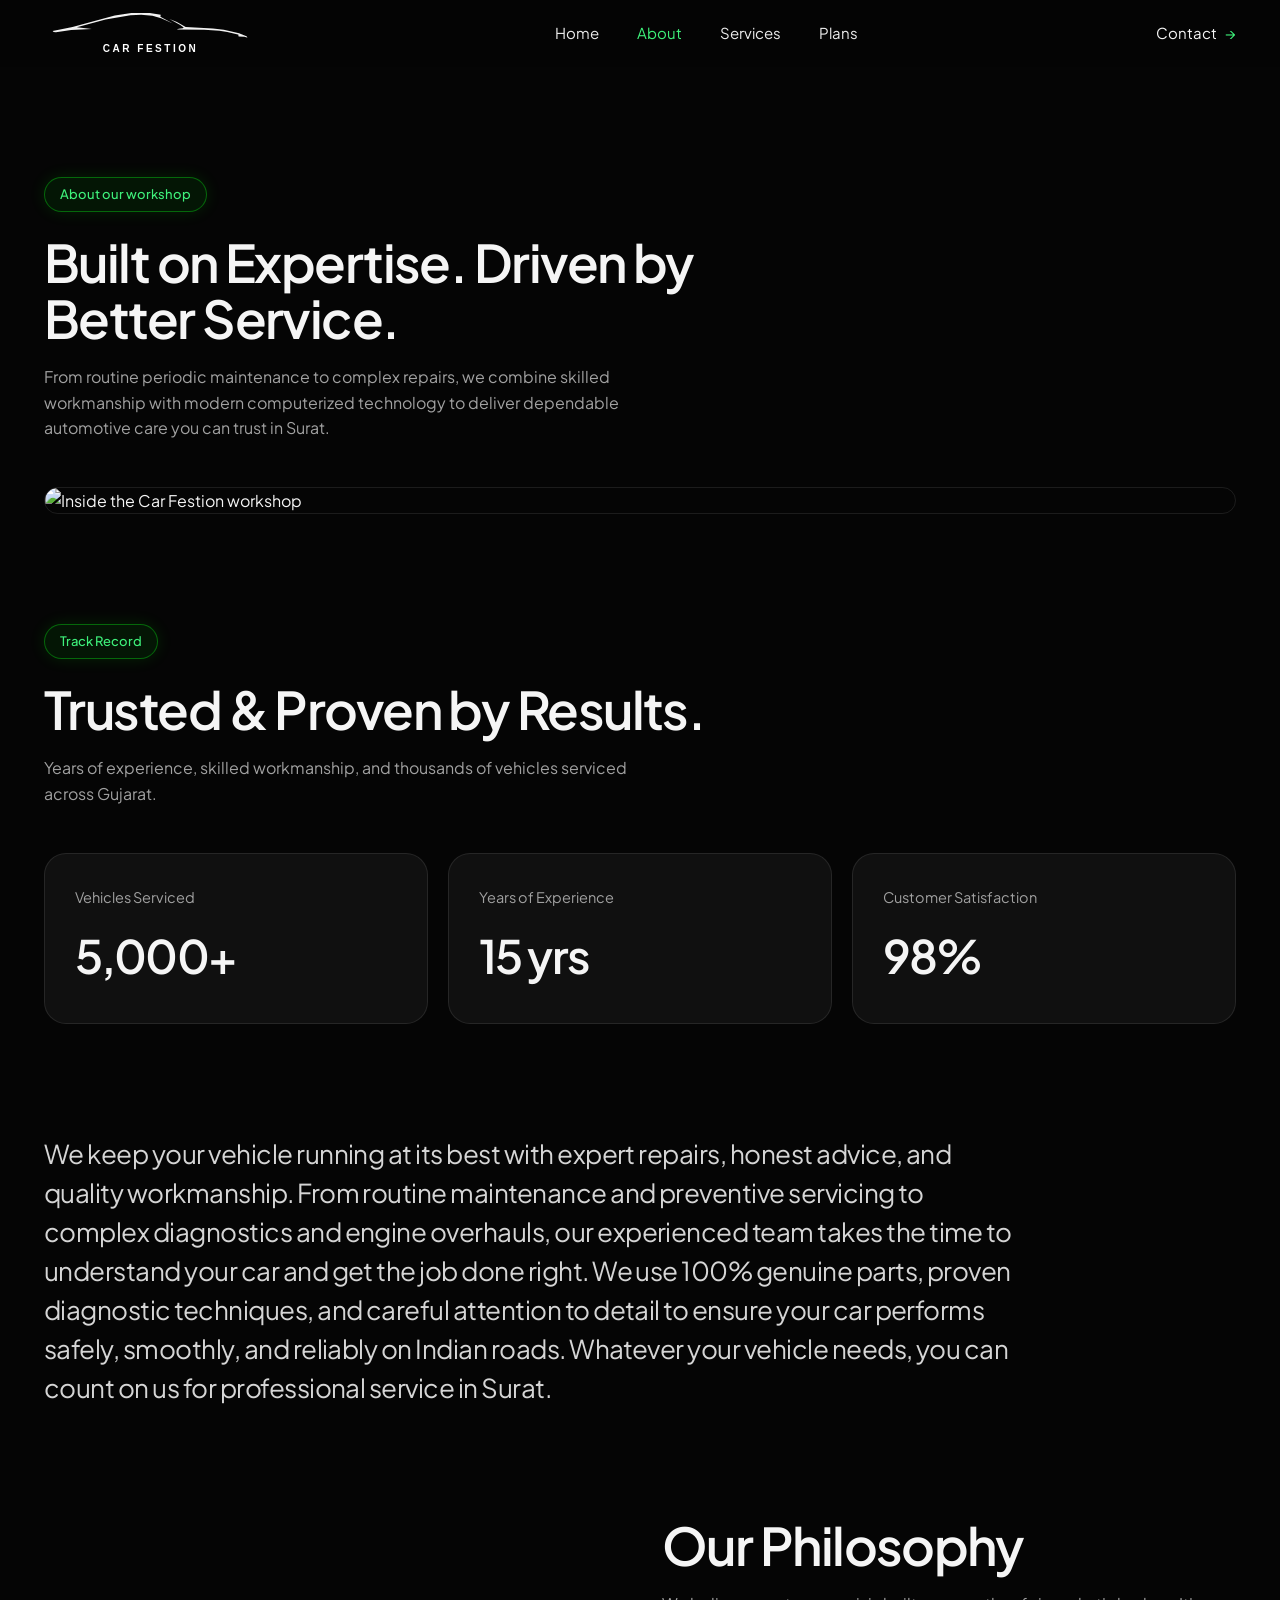
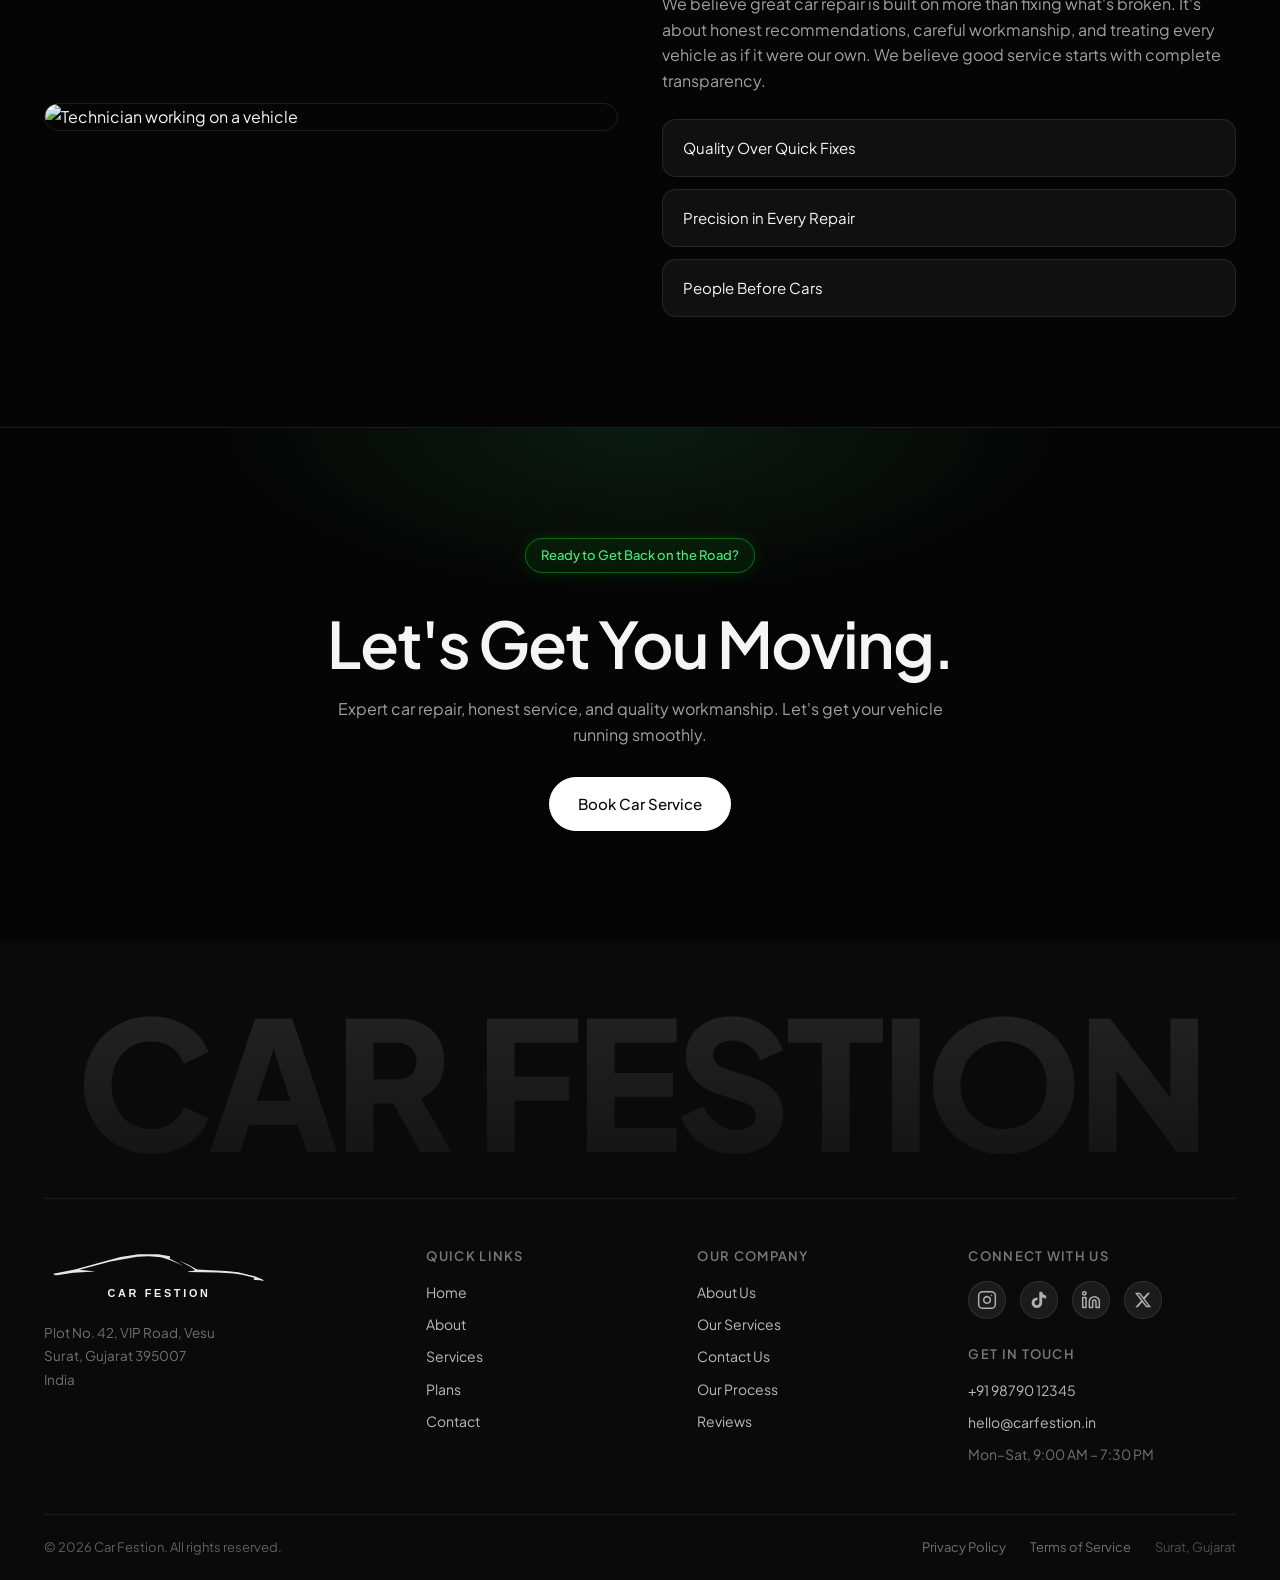
==== commit a7000da1: "feat: localize website content to Surat and implement global stylesheet" ====
--- a/about.html
+++ b/about.html
@@ -1,17 +1,17 @@
 <!doctype html>
-<html lang="en">
+<html lang="en-IN">
   <head>
     <meta charset="utf-8" />
     <meta name="viewport" content="width=device-width, initial-scale=1" />
-    <title>About Car Festion — Built on Expertise</title>
+    <title>About Car Festion — Leading Car Workshop in Surat, Gujarat</title>
     <meta
       name="description"
-      content="Skilled workmanship and modern technology for dependable automotive care: 15 years of experience, 500+ vehicles serviced, 98% customer satisfaction."
+      content="Skilled workmanship and modern technology for dependable car care in Surat: 15 years of experience, 5,000+ vehicles serviced, 98% customer satisfaction."
     />
-    <meta property="og:title" content="About Car Festion — Built on Expertise" />
+    <meta property="og:title" content="About Car Festion — Leading Car Workshop in Surat, Gujarat" />
     <meta
       property="og:description"
-      content="From routine maintenance to complex repairs, we deliver dependable automotive care you can trust."
+      content="From routine periodic maintenance to complex mechanical repairs, we deliver dependable automotive care you can trust in Surat."
     />
     <meta property="og:type" content="website" />
     <meta name="twitter:card" content="summary_large_image" />
@@ -55,11 +55,11 @@
       <section class="section">
         <div class="container">
           <div class="reveal">
-            <span class="tag">About our shop</span>
+            <span class="tag">About our workshop</span>
             <h1 class="section-title">Built on Expertise. Driven by Better Service.</h1>
             <p class="section-sub">
-              From routine maintenance to complex repairs, we combine skilled workmanship with modern
-              technology to deliver dependable automotive care you can trust.
+              From routine periodic maintenance to complex repairs, we combine skilled workmanship with modern
+              computerized technology to deliver dependable automotive care you can trust in Surat.
             </p>
           </div>
           <img
@@ -74,14 +74,14 @@
       <section class="section" style="padding-top: 0">
         <div class="container">
           <div class="reveal">
-            <span class="tag">Process</span>
+            <span class="tag">Track Record</span>
             <h2 class="section-title">Trusted &amp; Proven by Results.</h2>
             <p class="section-sub">
-              Years of experience, skilled workmanship, and thousands of vehicles serviced with care.
+              Years of experience, skilled workmanship, and thousands of vehicles serviced across Gujarat.
             </p>
           </div>
           <div class="stats-grid">
-            <div class="stat reveal"><span>Vehicles Serviced</span><strong>500+</strong></div>
+            <div class="stat reveal"><span>Vehicles Serviced</span><strong>5,000+</strong></div>
             <div class="stat reveal"><span>Years of Experience</span><strong>15 yrs</strong></div>
             <div class="stat reveal"><span>Customer Satisfaction</span><strong>98%</strong></div>
           </div>
@@ -92,11 +92,11 @@
         <div class="container">
           <p class="about-copy reveal">
             We keep your vehicle running at its best with expert repairs, honest advice, and quality
-            workmanship. From routine maintenance and preventative servicing to complex diagnostics and
-            repairs, our experienced team takes the time to understand your vehicle and get the job done
-            right. We use reliable parts, proven techniques, and careful attention to detail to ensure
-            your car performs safely, smoothly, and reliably. Whatever your vehicle needs, you can count
-            on us for professional service you can trust.
+            workmanship. From routine maintenance and preventive servicing to complex diagnostics and
+            engine overhauls, our experienced team takes the time to understand your car and get the job done
+            right. We use 100% genuine parts, proven diagnostic techniques, and careful attention to detail to ensure
+            your car performs safely, smoothly, and reliably on Indian roads. Whatever your vehicle needs, you can count
+            on us for professional service in Surat.
           </p>
         </div>
       </section>
@@ -111,9 +111,9 @@
           <div class="reveal">
             <h2 class="section-title">Our Philosophy</h2>
             <p class="section-sub">
-              We believe great auto repair is built on more than fixing what's broken. It's about honest
+              We believe great car repair is built on more than fixing what's broken. It's about honest
               recommendations, careful workmanship, and treating every vehicle as if it were our own.
-              We believe good service starts with honesty.
+              We believe good service starts with complete transparency.
             </p>
             <ul class="feature-list">
               <li>Quality Over Quick Fixes</li>
@@ -129,11 +129,11 @@
           <span class="tag">Ready to Get Back on the Road?</span>
           <h2>Let's Get You Moving.</h2>
           <p class="section-sub" style="margin: 18px auto 0">
-            Expert auto repair, honest service, and quality workmanship. Let's get your vehicle running
-            right.
+            Expert car repair, honest service, and quality workmanship. Let's get your vehicle running
+            smoothly.
           </p>
           <div class="hero-actions">
-            <a class="btn btn-solid" href="/contact.html">Book Auto service</a>
+            <a class="btn btn-solid" href="/contact.html">Book Car Service</a>
           </div>
         </div>
       </section>
@@ -156,9 +156,9 @@
               />
             </a>
             <address class="footer-address">
-              485 Madison Avenue<br />
-              New York, NY 10022<br />
-              United States
+              Plot No. 42, VIP Road, Vesu<br />
+              Surat, Gujarat 395007<br />
+              India
             </address>
           </div>
 
@@ -215,9 +215,9 @@
 
             <h4 style="margin-top: 28px;">Get in Touch</h4>
             <ul>
-              <li><a href="tel:+12125550187">+1 (212) 555-0187</a></li>
-              <li><a href="mailto:hello@carfestion.com">hello@carfestion.com</a></li>
-              <li>Mon–Fri, 8:00 AM – 6:00 PM</li>
+              <li><a href="tel:+919879012345">+91 98790 12345</a></li>
+              <li><a href="mailto:hello@carfestion.in">hello@carfestion.in</a></li>
+              <li>Mon–Sat, 9:00 AM – 7:30 PM</li>
             </ul>
           </div>
         </div>
@@ -228,7 +228,7 @@
           <div class="footer-bottom-links">
             <a href="#">Privacy Policy</a>
             <a href="#">Terms of Service</a>
-            <span>Designed by Sinax</span>
+            <span>Surat, Gujarat</span>
           </div>
         </div>
       </div>
--- a/assets/styles.css
+++ b/assets/styles.css
@@ -285,12 +285,14 @@
 
 .hero-title {
   font-size: clamp(56px, 12vw, 168px);
-  line-height: 0.95;
-  letter-spacing: -0.055em;
-  margin: 18px 0 4px;
-  background: linear-gradient(180deg, #ffffff 15%, #7a7a7a 100%);
+  font-weight: 700;
+  line-height: 0.94;
+  letter-spacing: -0.045em;
+  margin: 14px 0 6px;
+  background: linear-gradient(180deg, #ffffff 35%, #9a9a9a 66%, rgba(255, 255, 255, 0.05) 100%);
   -webkit-background-clip: text;
   background-clip: text;
+  -webkit-text-fill-color: transparent;
   color: transparent;
   opacity: 0;
   transform: translateY(45px);
@@ -378,10 +380,12 @@
 .crossed-ribbons-section {
   position: relative;
   overflow: hidden;
-  padding: 110px 0;
-  margin: 15px 0 30px;
+  padding: 40px 0;
+  margin-top: -180px;
+  margin-bottom: 20px;
   background: transparent;
   width: 100%;
+  z-index: 10;
 }
 
 .crossed-ribbons-container {
@@ -507,7 +511,9 @@
 /* Responsive adjustments */
 @media (max-width: 991px) {
   .crossed-ribbons-section {
-    padding: 70px 0;
+    padding: 30px 0;
+    margin-top: -120px;
+    margin-bottom: 15px;
   }
   .crossed-ribbons-container {
     height: 105px;
@@ -527,7 +533,9 @@
 
 @media (max-width: 600px) {
   .crossed-ribbons-section {
-    padding: 60px 0;
+    padding: 20px 0;
+    margin-top: -80px;
+    margin-bottom: 10px;
   }
   .crossed-ribbons-container {
     height: 90px;
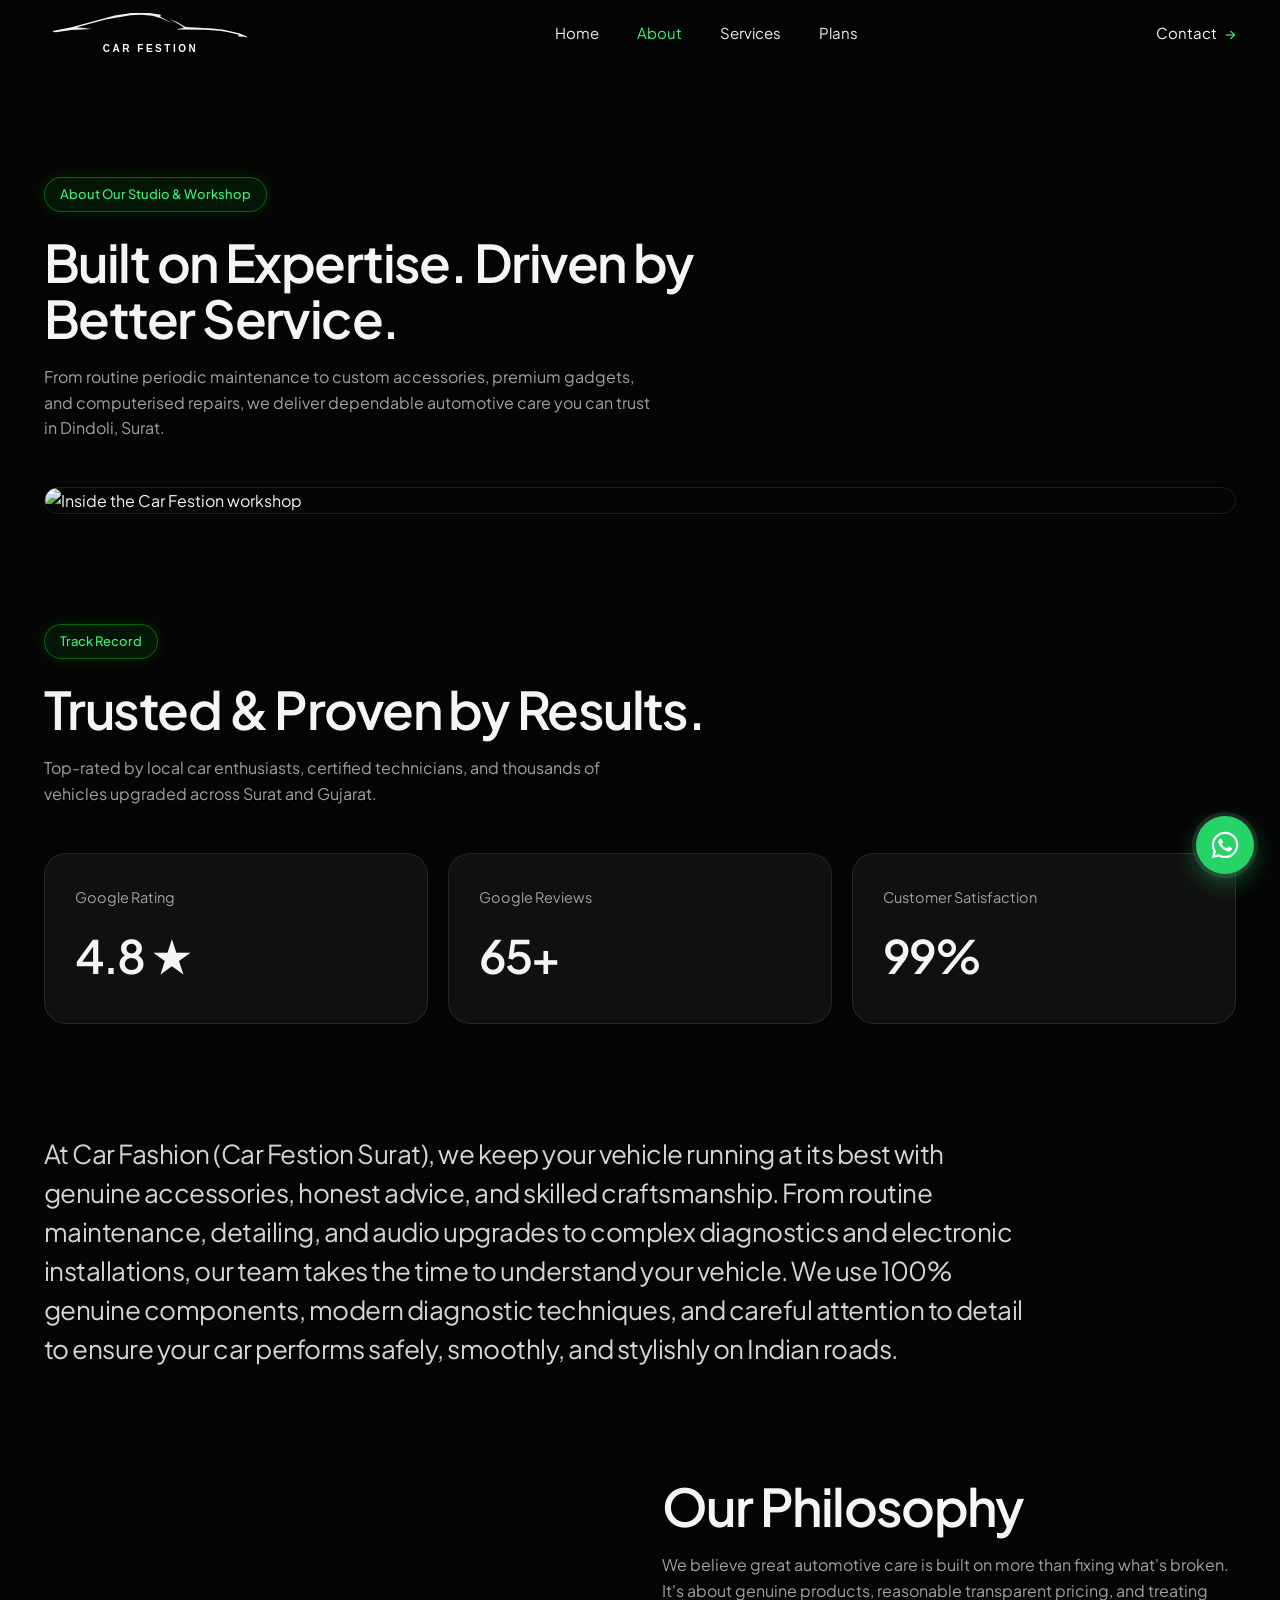
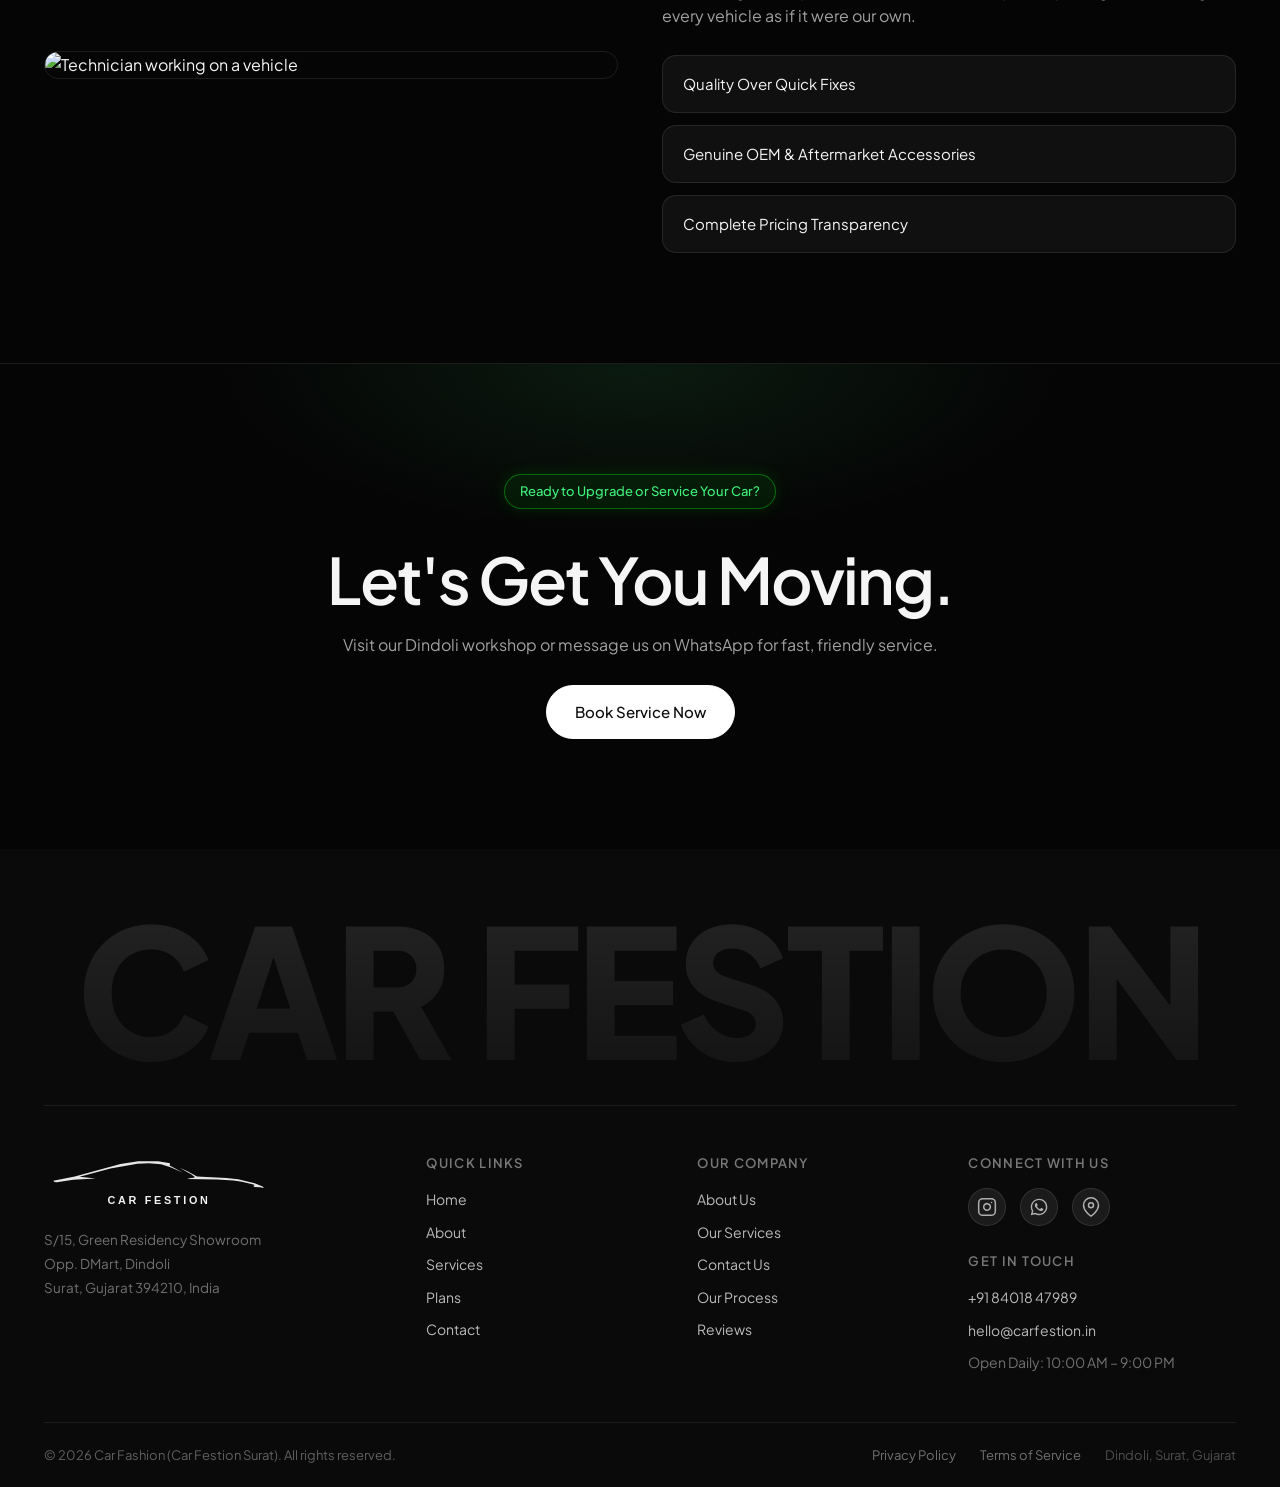
==== commit 80415499: "feat: add SEO configuration, sitemap, and robots.txt while updating business info and branding acros" ====
--- a/about.html
+++ b/about.html
@@ -3,18 +3,19 @@
   <head>
     <meta charset="utf-8" />
     <meta name="viewport" content="width=device-width, initial-scale=1" />
-    <title>About Car Festion — Leading Car Workshop in Surat, Gujarat</title>
+    <title>About Car Fashion · Car Festion — Leading Car Studio &amp; Workshop in Surat, Gujarat</title>
     <meta
       name="description"
-      content="Skilled workmanship and modern technology for dependable car care in Surat: 15 years of experience, 5,000+ vehicles serviced, 98% customer satisfaction."
+      content="Skilled workmanship and modern technology for dependable car care in Surat: 4.8-star rated with 65+ Google reviews, premium car accessories, and skilled mechanical diagnostics."
     />
-    <meta property="og:title" content="About Car Festion — Leading Car Workshop in Surat, Gujarat" />
+    <meta property="og:title" content="About Car Fashion · Car Festion — Leading Car Workshop in Surat, Gujarat" />
     <meta
       property="og:description"
-      content="From routine periodic maintenance to complex mechanical repairs, we deliver dependable automotive care you can trust in Surat."
+      content="From routine periodic maintenance to custom accessories and electronic upgrades, we deliver dependable automotive care you can trust in Surat."
     />
     <meta property="og:type" content="website" />
     <meta name="twitter:card" content="summary_large_image" />
+    <link rel="canonical" href="https://carfestion.in/about.html" />
     <link rel="icon" href="/favicon.ico" />
     <link rel="preconnect" href="https://fonts.googleapis.com" />
     <link rel="preconnect" href="https://fonts.gstatic.com" crossorigin />
@@ -23,6 +24,53 @@
       rel="stylesheet"
     />
     <link rel="stylesheet" href="/assets/styles.css" />
+    <script type="application/ld+json">
+    {
+      "@context": "https://schema.org",
+      "@type": "AutoRepair",
+      "name": "Car Fashion · Car Festion Surat",
+      "image": "https://framerusercontent.com/images/Wr6URx6vTi03XOcIEP2aWhVpLY.png",
+      "@id": "https://carfestion.in/about.html",
+      "url": "https://carfestion.in/about.html",
+      "telephone": "+918401847989",
+      "priceRange": "₹₹",
+      "address": {
+        "@type": "PostalAddress",
+        "streetAddress": "S/15, CAR FASHION, GREEN RESIDENCY SHOWROOM, opp. DMART, Dindoli",
+        "addressLocality": "Surat",
+        "addressRegion": "Gujarat",
+        "postalCode": "394210",
+        "addressCountry": "IN"
+      },
+      "geo": {
+        "@type": "GeoCoordinates",
+        "latitude": 21.1448,
+        "longitude": 72.8853
+      },
+      "openingHoursSpecification": {
+        "@type": "OpeningHoursSpecification",
+        "dayOfWeek": [
+          "Monday",
+          "Tuesday",
+          "Wednesday",
+          "Thursday",
+          "Friday",
+          "Saturday",
+          "Sunday"
+        ],
+        "opens": "10:00",
+        "closes": "21:00"
+      },
+      "aggregateRating": {
+        "@type": "AggregateRating",
+        "ratingValue": "4.8",
+        "reviewCount": "65"
+      },
+      "sameAs": [
+        "https://www.instagram.com/carfashion2018/reels/"
+      ]
+    }
+    </script>
   </head>
   <body>
     <header class="nav">
@@ -55,11 +103,10 @@
       <section class="section">
         <div class="container">
           <div class="reveal">
-            <span class="tag">About our workshop</span>
+            <span class="tag">About Our Studio &amp; Workshop</span>
             <h1 class="section-title">Built on Expertise. Driven by Better Service.</h1>
             <p class="section-sub">
-              From routine periodic maintenance to complex repairs, we combine skilled workmanship with modern
-              computerized technology to deliver dependable automotive care you can trust in Surat.
+              From routine periodic maintenance to custom accessories, premium gadgets, and computerised repairs, we deliver dependable automotive care you can trust in Dindoli, Surat.
             </p>
           </div>
           <img
@@ -77,13 +124,13 @@
             <span class="tag">Track Record</span>
             <h2 class="section-title">Trusted &amp; Proven by Results.</h2>
             <p class="section-sub">
-              Years of experience, skilled workmanship, and thousands of vehicles serviced across Gujarat.
+              Top-rated by local car enthusiasts, certified technicians, and thousands of vehicles upgraded across Surat and Gujarat.
             </p>
           </div>
           <div class="stats-grid">
-            <div class="stat reveal"><span>Vehicles Serviced</span><strong>5,000+</strong></div>
-            <div class="stat reveal"><span>Years of Experience</span><strong>15 yrs</strong></div>
-            <div class="stat reveal"><span>Customer Satisfaction</span><strong>98%</strong></div>
+            <div class="stat reveal"><span>Google Rating</span><strong>4.8 ★</strong></div>
+            <div class="stat reveal"><span>Google Reviews</span><strong>65+</strong></div>
+            <div class="stat reveal"><span>Customer Satisfaction</span><strong>99%</strong></div>
           </div>
         </div>
       </section>
@@ -91,12 +138,11 @@
       <section class="section" style="padding-top: 0">
         <div class="container">
           <p class="about-copy reveal">
-            We keep your vehicle running at its best with expert repairs, honest advice, and quality
-            workmanship. From routine maintenance and preventive servicing to complex diagnostics and
-            engine overhauls, our experienced team takes the time to understand your car and get the job done
-            right. We use 100% genuine parts, proven diagnostic techniques, and careful attention to detail to ensure
-            your car performs safely, smoothly, and reliably on Indian roads. Whatever your vehicle needs, you can count
-            on us for professional service in Surat.
+            At Car Fashion (Car Festion Surat), we keep your vehicle running at its best with genuine accessories,
+            honest advice, and skilled craftsmanship. From routine maintenance, detailing, and audio upgrades to complex
+            diagnostics and electronic installations, our team takes the time to understand your vehicle.
+            We use 100% genuine components, modern diagnostic techniques, and careful attention to detail to ensure
+            your car performs safely, smoothly, and stylishly on Indian roads.
           </p>
         </div>
       </section>
@@ -111,14 +157,13 @@
           <div class="reveal">
             <h2 class="section-title">Our Philosophy</h2>
             <p class="section-sub">
-              We believe great car repair is built on more than fixing what's broken. It's about honest
-              recommendations, careful workmanship, and treating every vehicle as if it were our own.
-              We believe good service starts with complete transparency.
+              We believe great automotive care is built on more than fixing what's broken. It's about genuine products,
+              reasonable transparent pricing, and treating every vehicle as if it were our own.
             </p>
             <ul class="feature-list">
               <li>Quality Over Quick Fixes</li>
-              <li>Precision in Every Repair</li>
-              <li>People Before Cars</li>
+              <li>Genuine OEM &amp; Aftermarket Accessories</li>
+              <li>Complete Pricing Transparency</li>
             </ul>
           </div>
         </div>
@@ -126,14 +171,13 @@
 
       <section class="cta">
         <div class="container reveal">
-          <span class="tag">Ready to Get Back on the Road?</span>
+          <span class="tag">Ready to Upgrade or Service Your Car?</span>
           <h2>Let's Get You Moving.</h2>
           <p class="section-sub" style="margin: 18px auto 0">
-            Expert car repair, honest service, and quality workmanship. Let's get your vehicle running
-            smoothly.
+            Visit our Dindoli workshop or message us on WhatsApp for fast, friendly service.
           </p>
           <div class="hero-actions">
-            <a class="btn btn-solid" href="/contact.html">Book Car Service</a>
+            <a class="btn btn-solid" href="/contact.html">Book Service Now</a>
           </div>
         </div>
       </section>
@@ -156,9 +200,9 @@
               />
             </a>
             <address class="footer-address">
-              Plot No. 42, VIP Road, Vesu<br />
-              Surat, Gujarat 395007<br />
-              India
+              S/15, Green Residency Showroom<br />
+              Opp. DMart, Dindoli<br />
+              Surat, Gujarat 394210, India
             </address>
           </div>
 
@@ -190,49 +234,57 @@
           <div class="footer-nav-col footer-connect-col">
             <h4>Connect with Us</h4>
             <div class="footer-socials">
-              <a href="https://www.instagram.com/" target="_blank" rel="noopener" aria-label="Instagram">
+              <a href="https://www.instagram.com/carfashion2018/reels/" target="_blank" rel="noopener" aria-label="Instagram">
                 <svg width="20" height="20" viewBox="0 0 24 24" fill="none" stroke="currentColor" stroke-width="1.8" stroke-linecap="round" stroke-linejoin="round">
                   <rect x="2" y="2" width="20" height="20" rx="5" ry="5"/><path d="M16 11.37A4 4 0 1 1 12.63 8 4 4 0 0 1 16 11.37z"/>
                   <line x1="17.5" y1="6.5" x2="17.51" y2="6.5"/>
                 </svg>
               </a>
-              <a href="https://www.tiktok.com/" target="_blank" rel="noopener" aria-label="TikTok">
+              <a href="https://wa.me/918401847989" target="_blank" rel="noopener" aria-label="WhatsApp">
                 <svg width="20" height="20" viewBox="0 0 24 24" fill="currentColor">
-                  <path d="M19.59 6.69a4.83 4.83 0 01-3.77-4.25V2h-3.45v13.67a2.89 2.89 0 01-2.88 2.5 2.89 2.89 0 01-2.89-2.89 2.89 2.89 0 012.89-2.89c.28 0 .54.04.79.1V9.01a6.32 6.32 0 00-.79-.05 6.34 6.34 0 00-6.34 6.34 6.34 6.34 0 006.34 6.34 6.34 6.34 0 006.33-6.34V8.69a8.18 8.18 0 004.78 1.52V6.74a4.85 4.85 0 01-1.01-.05z"/>
+                  <path d="M12.04 2c-5.46 0-9.91 4.45-9.91 9.91 0 1.75.46 3.45 1.32 4.95L2.05 22l5.25-1.38c1.45.79 3.08 1.21 4.74 1.21 5.46 0 9.91-4.45 9.91-9.91 0-2.65-1.03-5.14-2.9-7.01A9.816 9.816 0 0012.04 2zm0 18.15c-1.48 0-2.93-.4-4.2-1.15l-.3-.18-3.12.82.83-3.04-.2-.31a8.18 8.18 0 01-1.25-4.38c0-4.54 3.7-8.24 8.24-8.24 2.2 0 4.27.86 5.82 2.42a8.18 8.18 0 012.41 5.83c0 4.54-3.7 8.23-8.23 8.23zm4.52-6.16c-.25-.12-1.47-.72-1.69-.81-.23-.09-.39-.12-.56.12-.17.25-.64.81-.79.97-.14.17-.29.18-.54.06-.25-.12-1.05-.39-1.99-1.23-.74-.66-1.23-1.47-1.38-1.72-.14-.25-.02-.38.11-.5.11-.11.25-.29.37-.43.12-.14.17-.25.25-.41.08-.17.04-.31-.02-.43s-.56-1.34-.76-1.84c-.2-.48-.41-.42-.56-.43h-.48c-.17 0-.44.06-.67.31-.23.25-.88.86-.88 2.1 0 1.24.9 2.44 1.03 2.61.12.17 1.77 2.7 4.29 3.78.6.26 1.07.41 1.43.53.6.19 1.15.16 1.58.1.48-.07 1.47-.6 1.68-1.18.21-.58.21-1.07.14-1.18-.06-.12-.22-.18-.47-.3z"/>
                 </svg>
               </a>
-              <a href="http://linkedin.com/" target="_blank" rel="noopener" aria-label="LinkedIn">
+              <a href="https://maps.google.com/?q=S/15,+CAR+FASHION,+GREEN+RESIDENCY+SHOWROOM,+opp.+DMART,+Dindoli,+Surat,+Gujarat+394210" target="_blank" rel="noopener" aria-label="Google Maps Location">
                 <svg width="20" height="20" viewBox="0 0 24 24" fill="none" stroke="currentColor" stroke-width="1.8" stroke-linecap="round" stroke-linejoin="round">
-                  <path d="M16 8a6 6 0 016 6v7h-4v-7a2 2 0 00-2-2 2 2 0 00-2 2v7h-4v-7a6 6 0 016-6z"/><rect x="2" y="9" width="4" height="12"/><circle cx="4" cy="4" r="2"/>
-                </svg>
-              </a>
-              <a href="https://x.com/" target="_blank" rel="noopener" aria-label="X (Twitter)">
-                <svg width="18" height="18" viewBox="0 0 24 24" fill="currentColor">
-                  <path d="M18.244 2.25h3.308l-7.227 8.26 8.502 11.24H16.17l-5.214-6.817L4.99 21.75H1.68l7.73-8.835L1.254 2.25H8.08l4.713 6.231zm-1.161 17.52h1.833L7.084 4.126H5.117z"/>
+                  <path d="M21 10c0 7-9 13-9 13s-9-6-9-13a9 9 0 0 1 18 0z"/><circle cx="12" cy="10" r="3"/>
                 </svg>
               </a>
             </div>
 
             <h4 style="margin-top: 28px;">Get in Touch</h4>
             <ul>
-              <li><a href="tel:+919879012345">+91 98790 12345</a></li>
+              <li><a href="tel:+918401847989">+91 84018 47989</a></li>
               <li><a href="mailto:hello@carfestion.in">hello@carfestion.in</a></li>
-              <li>Mon–Sat, 9:00 AM – 7:30 PM</li>
+              <li>Open Daily: 10:00 AM – 9:00 PM</li>
             </ul>
           </div>
         </div>
 
         <!-- Bottom bar -->
         <div class="footer-bottom">
-          <span>&copy; 2026 Car Festion. All rights reserved.</span>
+          <span>&copy; 2026 Car Fashion (Car Festion Surat). All rights reserved.</span>
           <div class="footer-bottom-links">
-            <a href="#">Privacy Policy</a>
-            <a href="#">Terms of Service</a>
-            <span>Surat, Gujarat</span>
+            <a href="#privacy">Privacy Policy</a>
+            <a href="#terms">Terms of Service</a>
+            <span>Dindoli, Surat, Gujarat</span>
           </div>
         </div>
       </div>
     </footer>
+
+    <!-- Floating WhatsApp CTA -->
+    <a
+      href="https://wa.me/918401847989?text=Hello%20Car%20Fashion%20Surat%2C%20I%20would%20like%20to%20inquire%20about%20your%20services%20and%20accessories"
+      class="whatsapp-float"
+      target="_blank"
+      rel="noopener"
+      aria-label="Chat on WhatsApp with Car Fashion Surat"
+    >
+      <svg viewBox="0 0 24 24" fill="currentColor">
+        <path d="M12.04 2c-5.46 0-9.91 4.45-9.91 9.91 0 1.75.46 3.45 1.32 4.95L2.05 22l5.25-1.38c1.45.79 3.08 1.21 4.74 1.21 5.46 0 9.91-4.45 9.91-9.91 0-2.65-1.03-5.14-2.9-7.01A9.816 9.816 0 0012.04 2zm0 18.15c-1.48 0-2.93-.4-4.2-1.15l-.3-.18-3.12.82.83-3.04-.2-.31a8.18 8.18 0 01-1.25-4.38c0-4.54 3.7-8.24 8.24-8.24 2.2 0 4.27.86 5.82 2.42a8.18 8.18 0 012.41 5.83c0 4.54-3.7 8.23-8.23 8.23zm4.52-6.16c-.25-.12-1.47-.72-1.69-.81-.23-.09-.39-.12-.56.12-.17.25-.64.81-.79.97-.14.17-.29.18-.54.06-.25-.12-1.05-.39-1.99-1.23-.74-.66-1.23-1.47-1.38-1.72-.14-.25-.02-.38.11-.5.11-.11.25-.29.37-.43.12-.14.17-.25.25-.41.08-.17.04-.31-.02-.43s-.56-1.34-.76-1.84c-.2-.48-.41-.42-.56-.43h-.48c-.17 0-.44.06-.67.31-.23.25-.88.86-.88 2.1 0 1.24.9 2.44 1.03 2.61.12.17 1.77 2.7 4.29 3.78.6.26 1.07.41 1.43.53.6.19 1.15.16 1.58.1.48-.07 1.47-.6 1.68-1.18.21-.58.21-1.07.14-1.18-.06-.12-.22-.18-.47-.3z"/>
+      </svg>
+    </a>
 
     <script src="/assets/main.js"></script>
   </body>
--- a/assets/styles.css
+++ b/assets/styles.css
@@ -239,8 +239,8 @@
   display: inline-flex;
   align-items: center;
   justify-content: center;
-  gap: 8px;
-  font-size: 16px;
+  gap: 6px;
+  font-size: clamp(13px, 3.5vw, 16px);
   font-weight: 500;
   letter-spacing: -0.01em;
   color: #fff;
@@ -255,7 +255,7 @@
   height: 1.3em;
   overflow: hidden;
   position: relative;
-  min-width: 135px;
+  min-width: clamp(100px, 28vw, 135px);
   text-align: left;
 }
 
@@ -284,11 +284,11 @@
 }
 
 .hero-title {
-  font-size: clamp(56px, 12vw, 168px);
+  font-size: clamp(36px, 11.2vw, 164px);
   font-weight: 700;
   line-height: 0.94;
   letter-spacing: -0.045em;
-  margin: 14px 0 6px;
+  margin: 12px 0 6px;
   background: linear-gradient(180deg, #ffffff 35%, #9a9a9a 66%, rgba(255, 255, 255, 0.05) 100%);
   -webkit-background-clip: text;
   background-clip: text;
@@ -304,7 +304,7 @@
   max-width: 620px;
   margin: 18px auto 0;
   color: #c9c9c9;
-  font-size: 17px;
+  font-size: clamp(14.5px, 3.6vw, 17px);
   line-height: 1.6;
   opacity: 0;
   transform: translateY(24px);
@@ -313,9 +313,9 @@
 
 .hero-actions {
   display: flex;
-  gap: 14px;
+  gap: 12px;
   justify-content: center;
-  margin-top: 30px;
+  margin-top: 28px;
   flex-wrap: wrap;
   opacity: 0;
   transform: translateY(20px);
@@ -786,6 +786,7 @@
 /* Service Turnaround Table */
 .service-table-wrap {
   overflow-x: auto;
+  -webkit-overflow-scrolling: touch;
   border-radius: 18px;
   border: 1px solid var(--line);
   background: var(--card);
@@ -793,11 +794,24 @@
   box-shadow: 0 20px 50px rgba(0, 0, 0, 0.4);
 }
 
+.service-table-wrap::-webkit-scrollbar {
+  height: 6px;
+}
+
+.service-table-wrap::-webkit-scrollbar-track {
+  background: rgba(255, 255, 255, 0.03);
+}
+
+.service-table-wrap::-webkit-scrollbar-thumb {
+  background: rgba(62, 240, 122, 0.35);
+  border-radius: 4px;
+}
+
 .service-table {
   width: 100%;
   border-collapse: collapse;
   text-align: left;
-  min-width: 680px;
+  min-width: 640px;
 }
 
 .service-table th {
@@ -846,11 +860,11 @@
 }
 
 .brand-chip {
-  padding: 10px 20px;
+  padding: clamp(8px, 2.5vw, 10px) clamp(14px, 3.5vw, 20px);
   border-radius: 12px;
   background: var(--card);
   border: 1px solid var(--line);
-  font-size: 14px;
+  font-size: clamp(12.5px, 2.8vw, 14px);
   font-weight: 500;
   color: #d8d8d8;
   display: inline-flex;
@@ -1789,12 +1803,16 @@
   transform: none;
 }
 
-/* ---------- Responsive ---------- */
+/* ---------- Responsive Breakpoints & Device Optimizations ---------- */
 @media (max-width: 1024px) {
+  .section {
+    padding: clamp(68px, 8.5vw, 92px) 0;
+  }
+
   .service-row,
   .service-row.reverse {
     grid-template-columns: 1fr;
-    gap: 32px;
+    gap: 36px;
   }
 
   .service-row.reverse .service-media {
@@ -1805,31 +1823,53 @@
     order: 1;
   }
 
-  .service-categories-grid,
-  .process-grid,
-  .reviews-grid,
-  .plans-grid,
+  .service-media {
+    max-height: 380px;
+    width: 100%;
+  }
+
+  .service-categories-grid {
+    grid-template-columns: repeat(2, 1fr);
+    gap: 20px;
+  }
+
+  .process-grid {
+    grid-template-columns: repeat(2, 1fr);
+    gap: 20px;
+  }
+
+  .reviews-grid {
+    grid-template-columns: repeat(2, 1fr);
+    gap: 20px;
+  }
+
+  .plans-grid {
+    grid-template-columns: repeat(2, 1fr);
+    gap: 20px;
+  }
+
   .stats-grid {
-    grid-template-columns: repeat(2, 1fr);
+    grid-template-columns: repeat(3, 1fr);
+    gap: 16px;
   }
 
   .why-grid,
   .faq-wrap,
-  .rating-row,
   .philosophy,
-  .contact-grid,
+  .contact-grid {
+    grid-template-columns: 1fr;
+    gap: 36px;
+  }
+
   .footer-main {
-    grid-template-columns: 1fr;
-  }
-}
-
-@media (max-width: 780px) {
-  .section {
-    padding: 74px 0;
-  }
-
+    grid-template-columns: 1.4fr 1fr 1fr 1.2fr;
+    gap: 32px;
+  }
+}
+
+@media (max-width: 768px) {
   .nav-inner {
-    height: 56px;
+    height: 58px;
   }
 
   .hero {
@@ -1846,20 +1886,310 @@
   }
 
   .services-list {
-    gap: 52px;
-  }
-
-  .service-categories-grid,
-  .process-grid,
-  .reviews-grid,
-  .plans-grid,
-  .stats-grid,
-  .form,
+    gap: 48px;
+  }
+
+  .service-categories-grid {
+    grid-template-columns: 1fr;
+  }
+
+  .process-grid {
+    grid-template-columns: 1fr;
+    max-width: 420px;
+    margin-inline: auto;
+  }
+
+  .reviews-grid {
+    grid-template-columns: 1fr;
+    max-width: 520px;
+    margin-inline: auto;
+  }
+
+  .plans-grid {
+    grid-template-columns: 1fr;
+    max-width: 420px;
+    margin-inline: auto;
+  }
+
+  .stats-grid {
+    grid-template-columns: 1fr;
+    max-width: 420px;
+    margin-inline: auto;
+  }
+
+  .footer-main {
+    grid-template-columns: repeat(2, 1fr);
+    gap: 36px 24px;
+  }
+
+  .form {
+    grid-template-columns: 1fr 1fr;
+    gap: 14px;
+    padding: 24px 20px;
+  }
+
+  .ba-slider-wrapper {
+    min-height: clamp(240px, 48vw, 360px);
+    aspect-ratio: 16 / 10;
+  }
+}
+
+@media (max-width: 480px) {
+  .section {
+    padding: 56px 0;
+  }
+
+  .container {
+    padding: 0 16px;
+  }
+
+  .hero-actions {
+    flex-direction: column;
+    width: 100%;
+    max-width: 320px;
+    margin-inline: auto;
+  }
+
+  .hero-actions .btn {
+    width: 100%;
+    justify-content: center;
+  }
+
+  .form {
+    grid-template-columns: 1fr;
+    padding: 18px 14px;
+  }
+
+  .field input,
+  .field select,
+  .field textarea {
+    font-size: 16px; /* Prevents auto-zoom on iOS */
+    padding: 12px 14px;
+  }
+
   .footer-main {
     grid-template-columns: 1fr;
-  }
-
-  .ba-slider-wrapper {
-    min-height: 280px;
-  }
-}
+    gap: 28px;
+    padding: 36px 0 32px;
+  }
+
+  .footer-bottom {
+    flex-direction: column;
+    align-items: flex-start;
+    gap: 14px;
+  }
+
+  .footer-bottom-links {
+    gap: 16px;
+  }
+
+  .step-card {
+    height: 410px;
+  }
+
+  .step-card-front,
+  .step-card-back {
+    padding: 18px 16px;
+  }
+
+  .step-card-front img {
+    height: 180px;
+    margin: 12px 0 16px;
+  }
+
+  .stat {
+    padding: 22px 18px;
+  }
+
+  .stat strong {
+    font-size: 38px;
+  }
+
+  .service-table th,
+  .service-table td {
+    padding: 14px 16px;
+    font-size: 13.5px;
+  }
+}
+
+/* ---------- Floating WhatsApp Widget ---------- */
+.whatsapp-float {
+  position: fixed;
+  bottom: 26px;
+  right: 26px;
+  width: 58px;
+  height: 58px;
+  border-radius: 50%;
+  background: #25d366;
+  color: #fff;
+  display: flex;
+  align-items: center;
+  justify-content: center;
+  box-shadow: 0 8px 24px rgba(37, 211, 102, 0.4), 0 0 0 4px rgba(255, 255, 255, 0.1);
+  z-index: 999;
+  transition: transform 0.3s cubic-bezier(0.16, 1, 0.3, 1), box-shadow 0.3s ease;
+  text-decoration: none;
+}
+
+.whatsapp-float:hover {
+  transform: translateY(-4px) scale(1.08);
+  box-shadow: 0 12px 32px rgba(37, 211, 102, 0.6), 0 0 0 6px rgba(37, 211, 102, 0.25);
+  color: #fff;
+}
+
+.whatsapp-float svg {
+  width: 32px;
+  height: 32px;
+}
+
+@media (max-width: 480px) {
+  .whatsapp-float {
+    bottom: 20px;
+    right: 20px;
+    width: 52px;
+    height: 52px;
+  }
+  .whatsapp-float svg {
+    width: 28px;
+    height: 28px;
+  }
+}
+
+/* ---------- Form Toast Notification & Modal ---------- */
+.toast-container {
+  position: fixed;
+  top: 24px;
+  right: 24px;
+  z-index: 10000;
+  display: flex;
+  flex-direction: column;
+  gap: 10px;
+  pointer-events: none;
+}
+
+.toast {
+  background: #111411;
+  border: 1px solid rgba(62, 240, 122, 0.4);
+  box-shadow: 0 12px 36px rgba(0, 0, 0, 0.8), 0 0 20px rgba(62, 240, 122, 0.15);
+  border-radius: 14px;
+  padding: 16px 20px;
+  display: flex;
+  align-items: center;
+  gap: 12px;
+  color: #fff;
+  font-size: 14.5px;
+  pointer-events: auto;
+  opacity: 0;
+  transform: translateY(-16px);
+  transition: all 0.35s cubic-bezier(0.16, 1, 0.3, 1);
+  max-width: 380px;
+}
+
+.toast.show {
+  opacity: 1;
+  transform: translateY(0);
+}
+
+.toast-icon {
+  width: 28px;
+  height: 28px;
+  border-radius: 50%;
+  background: rgba(62, 240, 122, 0.15);
+  color: var(--accent);
+  display: flex;
+  align-items: center;
+  justify-content: center;
+  flex-shrink: 0;
+  font-size: 14px;
+}
+
+/* ---------- Policy Modal ---------- */
+.modal-overlay {
+  position: fixed;
+  inset: 0;
+  background: rgba(0, 0, 0, 0.75);
+  backdrop-filter: blur(10px);
+  -webkit-backdrop-filter: blur(10px);
+  z-index: 9999;
+  display: flex;
+  align-items: center;
+  justify-content: center;
+  padding: 20px;
+  opacity: 0;
+  pointer-events: none;
+  transition: opacity 0.3s ease;
+}
+
+.modal-overlay.open {
+  opacity: 1;
+  pointer-events: auto;
+}
+
+.modal-box {
+  background: #111;
+  border: 1px solid var(--line);
+  border-radius: 20px;
+  padding: 32px;
+  max-width: 580px;
+  width: 100%;
+  max-height: 80vh;
+  overflow-y: auto;
+  position: relative;
+  box-shadow: 0 24px 60px rgba(0, 0, 0, 0.8);
+  transform: scale(0.95);
+  transition: transform 0.3s cubic-bezier(0.16, 1, 0.3, 1);
+}
+
+.modal-overlay.open .modal-box {
+  transform: scale(1);
+}
+
+.modal-box h3 {
+  font-size: 22px;
+  margin-bottom: 14px;
+}
+
+.modal-box p {
+  color: #bfbfbf;
+  font-size: 14.5px;
+  line-height: 1.65;
+  margin-bottom: 12px;
+}
+
+.modal-close-btn {
+  position: absolute;
+  top: 18px;
+  right: 18px;
+  background: rgba(255, 255, 255, 0.08);
+  border: 1px solid rgba(255, 255, 255, 0.12);
+  border-radius: 50%;
+  width: 32px;
+  height: 32px;
+  color: #fff;
+  cursor: pointer;
+  display: flex;
+  align-items: center;
+  justify-content: center;
+  font-size: 18px;
+  transition: background 0.2s ease;
+}
+
+.modal-close-btn:hover {
+  background: rgba(255, 255, 255, 0.2);
+}
+
+/* ---------- Accessibility: Prefers Reduced Motion ---------- */
+@media (prefers-reduced-motion: reduce) {
+  *,
+  *::before,
+  *::after {
+    animation-duration: 0.01ms !important;
+    animation-iteration-count: 1 !important;
+    transition-duration: 0.01ms !important;
+    scroll-behavior: auto !important;
+  }
+  .ribbon-scroll-left,
+  .ribbon-scroll-right {
+    animation: none !important;
+  }
+}
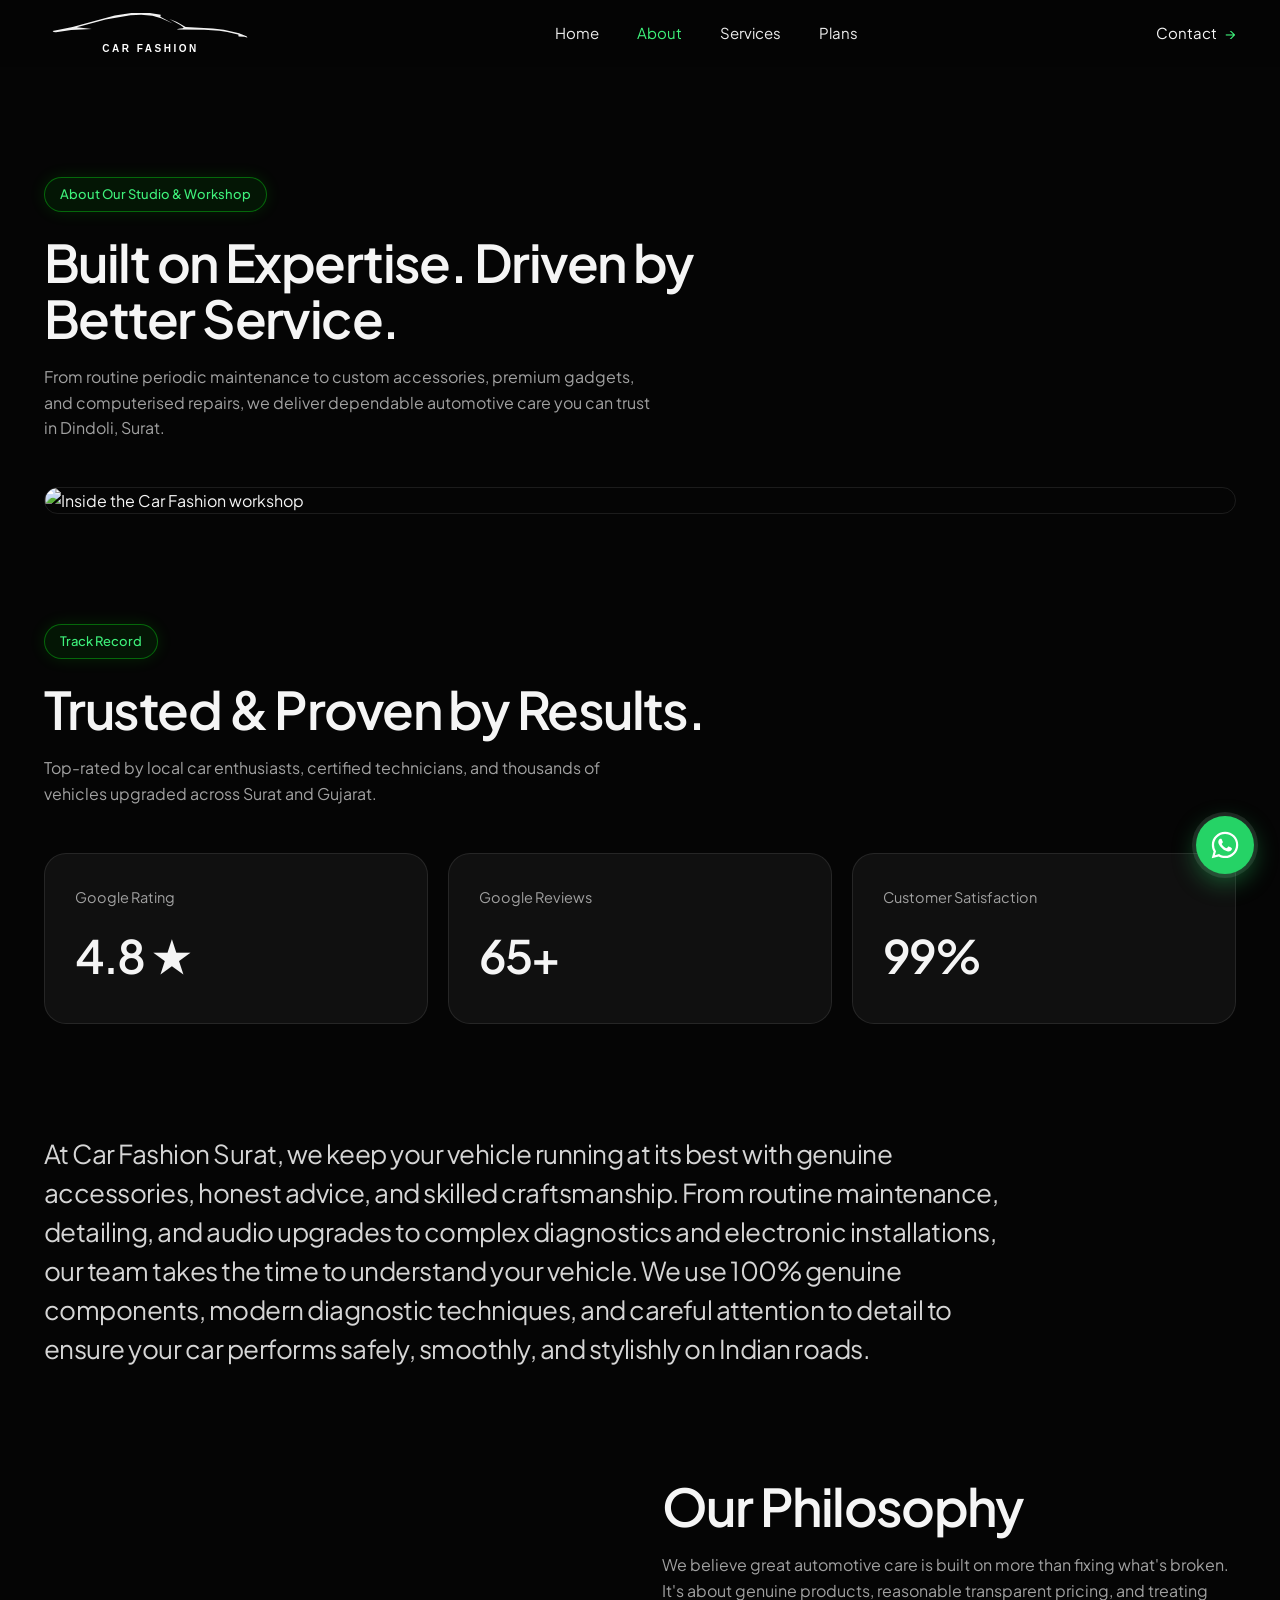
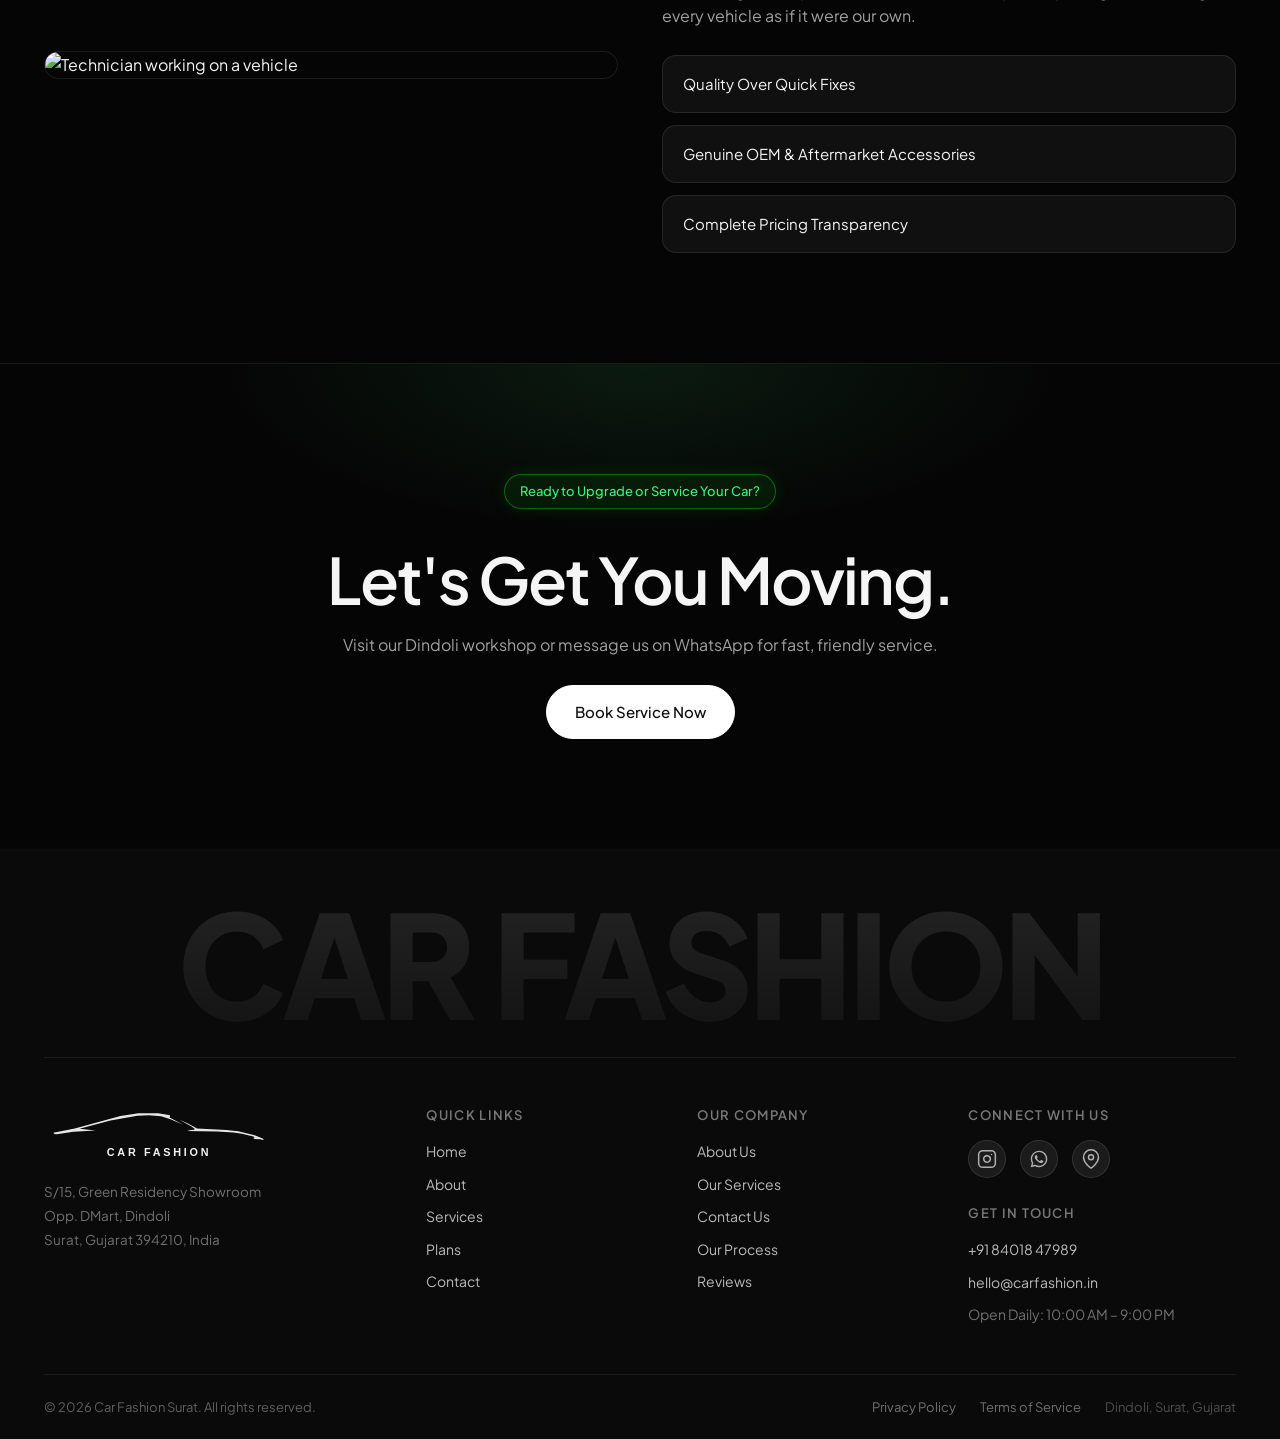
==== commit 376fdf4b: "feat: implement global site styles, assets, and core UI components for Car Fashion" ====
--- a/about.html
+++ b/about.html
@@ -3,20 +3,21 @@
   <head>
     <meta charset="utf-8" />
     <meta name="viewport" content="width=device-width, initial-scale=1" />
-    <title>About Car Fashion · Car Festion — Leading Car Studio &amp; Workshop in Surat, Gujarat</title>
+    <title>About Car Fashion — Leading Car Studio &amp; Workshop in Surat, Gujarat</title>
     <meta
       name="description"
       content="Skilled workmanship and modern technology for dependable car care in Surat: 4.8-star rated with 65+ Google reviews, premium car accessories, and skilled mechanical diagnostics."
     />
-    <meta property="og:title" content="About Car Fashion · Car Festion — Leading Car Workshop in Surat, Gujarat" />
+    <meta property="og:title" content="About Car Fashion — Leading Car Workshop in Surat, Gujarat" />
     <meta
       property="og:description"
       content="From routine periodic maintenance to custom accessories and electronic upgrades, we deliver dependable automotive care you can trust in Surat."
     />
     <meta property="og:type" content="website" />
     <meta name="twitter:card" content="summary_large_image" />
-    <link rel="canonical" href="https://carfestion.in/about.html" />
-    <link rel="icon" href="/favicon.ico" />
+    <link rel="canonical" href="https://carfashion.in/about.html" />
+    <link rel="icon" type="image/svg+xml" href="/assets/favicon.svg?v=2" />
+    <link rel="alternate icon" href="/assets/favicon.svg?v=2" />
     <link rel="preconnect" href="https://fonts.googleapis.com" />
     <link rel="preconnect" href="https://fonts.gstatic.com" crossorigin />
     <link
@@ -28,10 +29,10 @@
     {
       "@context": "https://schema.org",
       "@type": "AutoRepair",
-      "name": "Car Fashion · Car Festion Surat",
+      "name": "Car Fashion Surat",
       "image": "https://framerusercontent.com/images/Wr6URx6vTi03XOcIEP2aWhVpLY.png",
-      "@id": "https://carfestion.in/about.html",
-      "url": "https://carfestion.in/about.html",
+      "@id": "https://carfashion.in/about.html",
+      "url": "https://carfashion.in/about.html",
       "telephone": "+918401847989",
       "priceRange": "₹₹",
       "address": {
@@ -78,7 +79,7 @@
         <a class="brand" href="/">
           <img
             src="/assets/logo.svg"
-            alt="Car Festion logo"
+            alt="Car Fashion logo"
           />
         </a>
         <nav class="nav-links">
@@ -113,7 +114,7 @@
             class="reveal"
             style="margin-top: 46px; border-radius: 22px; border: 1px solid var(--line); width: 100%"
             src="https://framerusercontent.com/images/Wr6URx6vTi03XOcIEP2aWhVpLY.png?width=1086&height=598"
-            alt="Inside the Car Festion workshop"
+            alt="Inside the Car Fashion workshop"
           />
         </div>
       </section>
@@ -138,7 +139,7 @@
       <section class="section" style="padding-top: 0">
         <div class="container">
           <p class="about-copy reveal">
-            At Car Fashion (Car Festion Surat), we keep your vehicle running at its best with genuine accessories,
+            At Car Fashion Surat, we keep your vehicle running at its best with genuine accessories,
             honest advice, and skilled craftsmanship. From routine maintenance, detailing, and audio upgrades to complex
             diagnostics and electronic installations, our team takes the time to understand your vehicle.
             We use 100% genuine components, modern diagnostic techniques, and careful attention to detail to ensure
@@ -185,7 +186,7 @@
 
     <footer class="footer">
       <!-- Giant faint watermark brand text -->
-      <div class="footer-watermark" aria-hidden="true">Car Festion</div>
+      <div class="footer-watermark" aria-hidden="true">Car Fashion</div>
 
       <div class="container">
         <!-- Main footer grid: logo col + 3 nav col groups -->
@@ -196,7 +197,7 @@
               <img
                 class="footer-logo"
                 src="/assets/logo.svg"
-                alt="Car Festion"
+                alt="Car Fashion"
               />
             </a>
             <address class="footer-address">
@@ -255,7 +256,7 @@
             <h4 style="margin-top: 28px;">Get in Touch</h4>
             <ul>
               <li><a href="tel:+918401847989">+91 84018 47989</a></li>
-              <li><a href="mailto:hello@carfestion.in">hello@carfestion.in</a></li>
+              <li><a href="mailto:hello@carfashion.in">hello@carfashion.in</a></li>
               <li>Open Daily: 10:00 AM – 9:00 PM</li>
             </ul>
           </div>
@@ -263,7 +264,7 @@
 
         <!-- Bottom bar -->
         <div class="footer-bottom">
-          <span>&copy; 2026 Car Fashion (Car Festion Surat). All rights reserved.</span>
+          <span>&copy; 2026 Car Fashion Surat. All rights reserved.</span>
           <div class="footer-bottom-links">
             <a href="#privacy">Privacy Policy</a>
             <a href="#terms">Terms of Service</a>
--- a/assets/styles.css
+++ b/assets/styles.css
@@ -1,4 +1,4 @@
-/* Car Festion — stylesheet */
+/* Car Fashion — stylesheet */
 
 :root {
   --bg: #050505;
@@ -1626,20 +1626,21 @@
   display: block;
   width: 100%;
   text-align: center;
-  font-size: clamp(72px, 14vw, 200px);
+  font-size: clamp(32px, 11.2vw, 190px);
   font-weight: 800;
-  letter-spacing: -0.03em;
+  letter-spacing: -0.04em;
   line-height: 0.88;
   text-transform: uppercase;
   pointer-events: none;
   user-select: none;
-  padding: clamp(30px, 5vw, 60px) 0 clamp(20px, 3vw, 44px);
+  padding: clamp(24px, 4vw, 50px) 12px clamp(16px, 2.5vw, 36px);
   background: linear-gradient(180deg, rgba(255,255,255,0.12) 0%, rgba(255,255,255,0.03) 100%);
   -webkit-background-clip: text;
   background-clip: text;
   color: transparent;
   overflow: hidden;
   white-space: nowrap;
+  box-sizing: border-box;
 }
 
 .footer .container {
@@ -2009,6 +2010,12 @@
   .service-table td {
     padding: 14px 16px;
     font-size: 13.5px;
+  }
+
+  .footer-watermark {
+    font-size: clamp(26px, 10.5vw, 42px);
+    letter-spacing: -0.04em;
+    padding: 20px 8px 12px;
   }
 }
 
